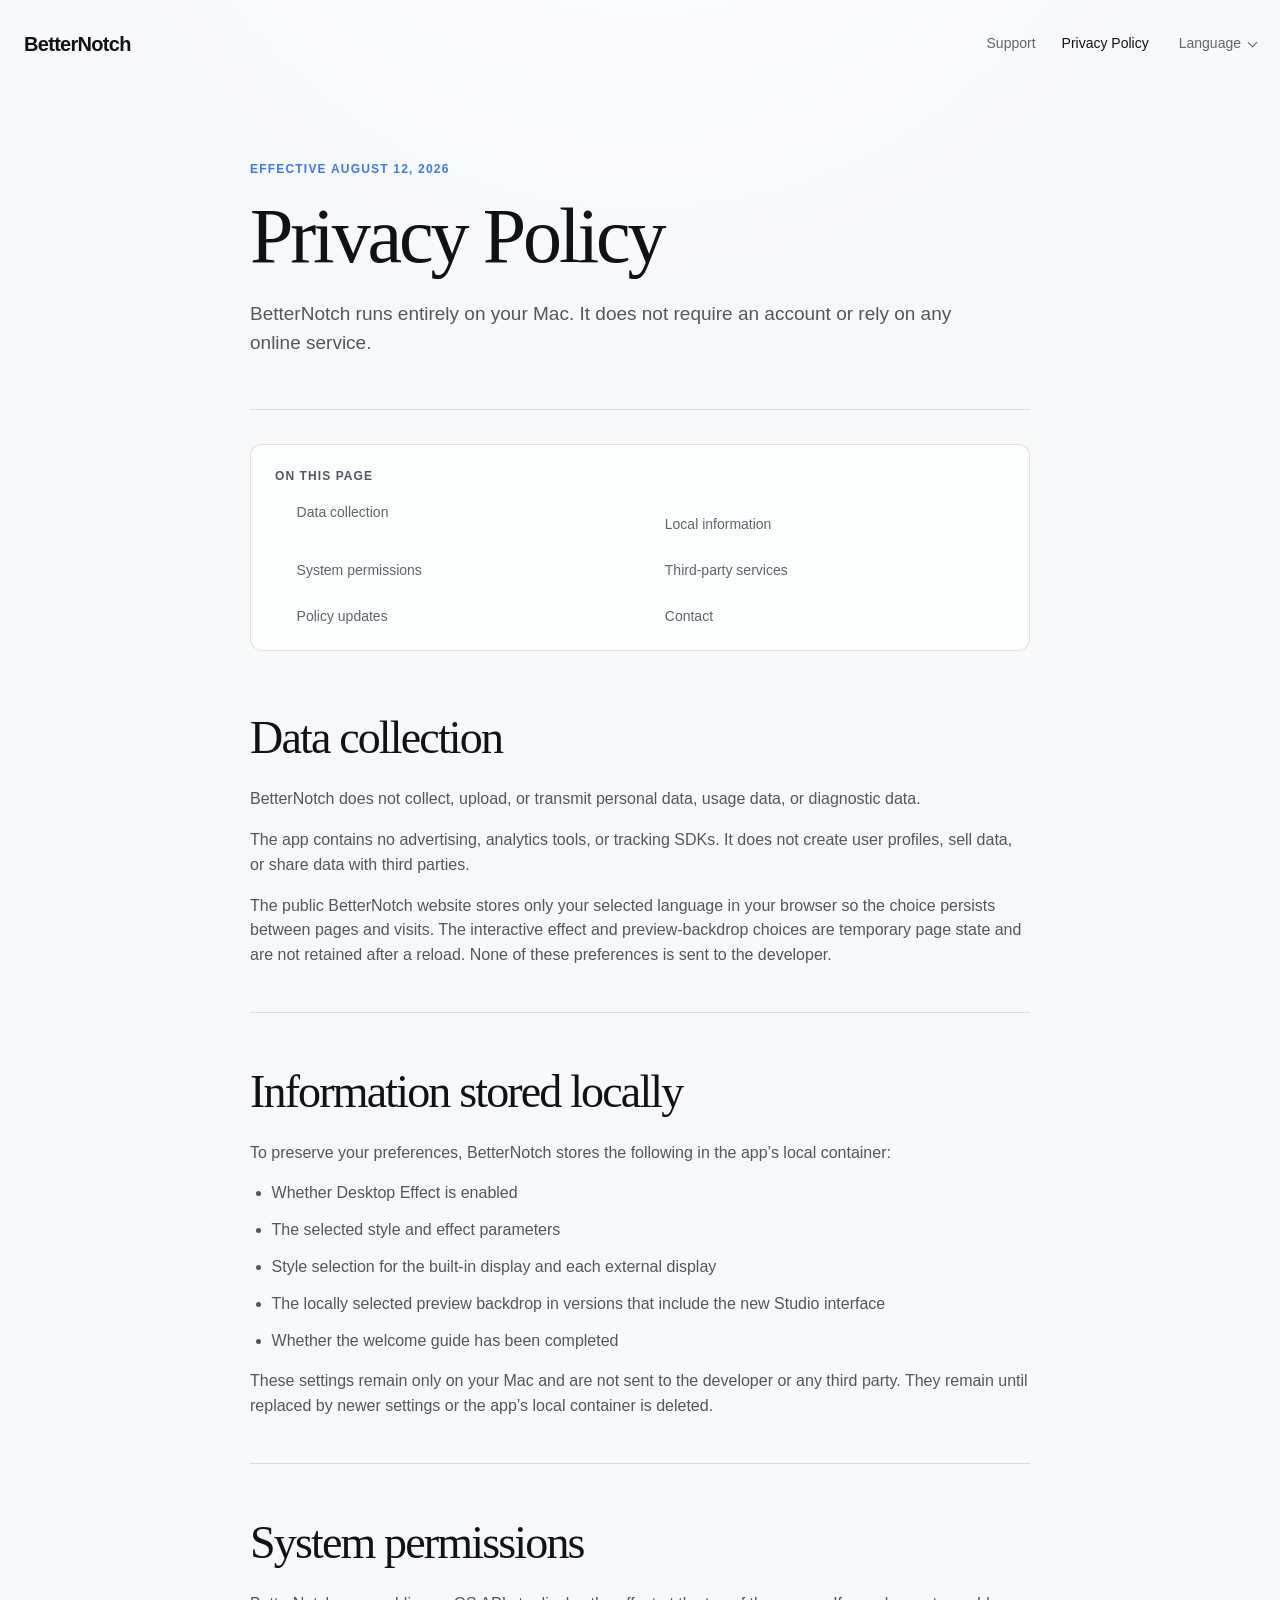
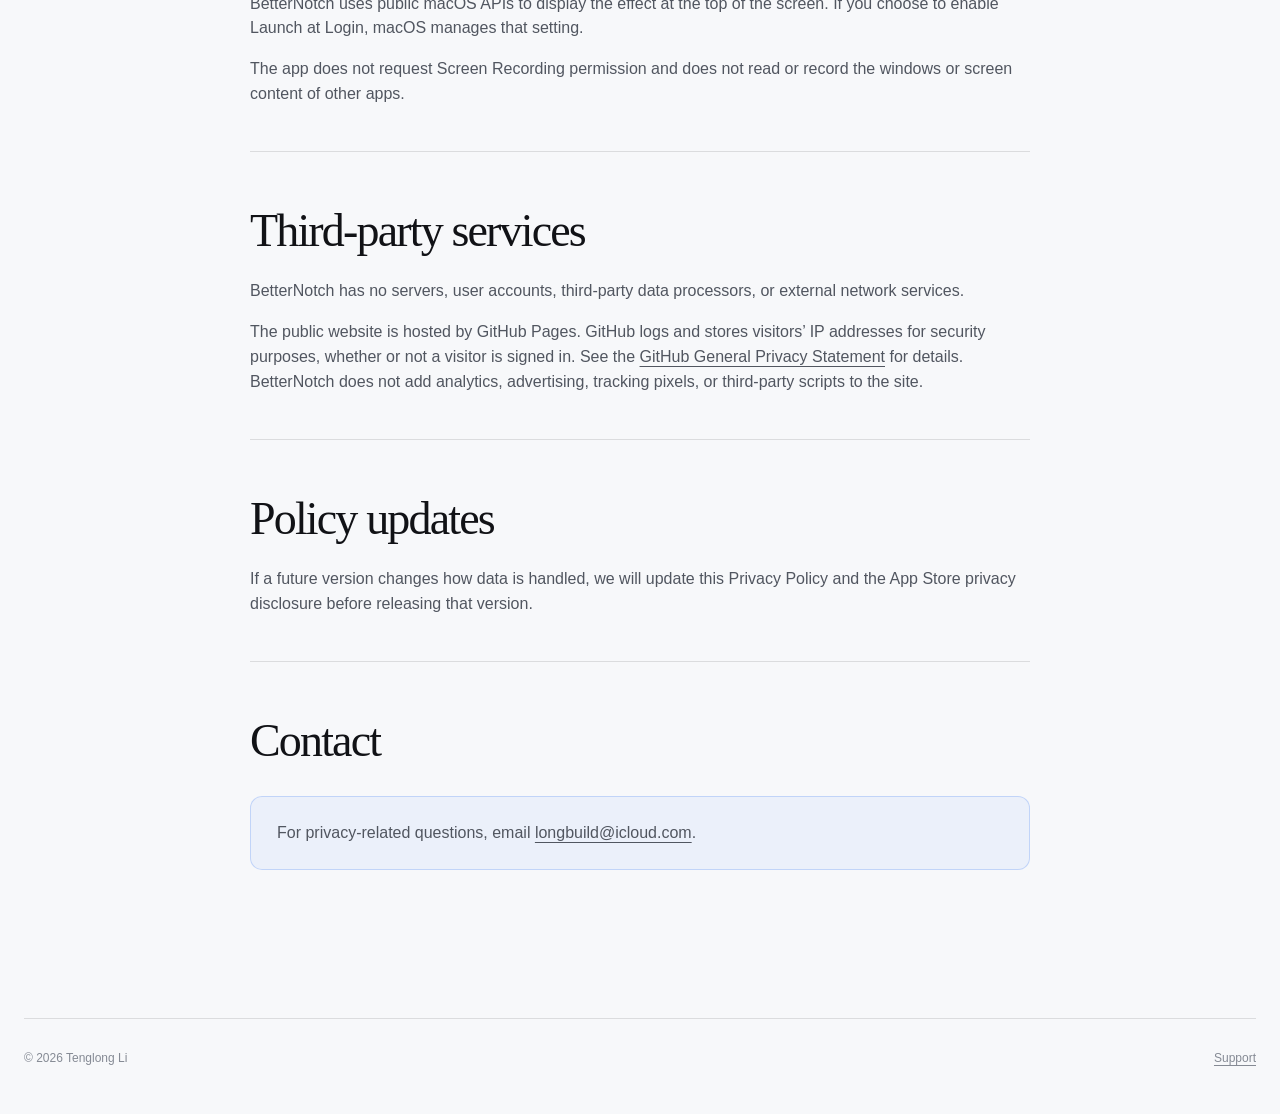
==== privacy/index.html @ 6e175b59 "feat: clarify release facts and document navigation" ====
<!DOCTYPE html>
<html class="no-js" lang="en" data-title-en="Privacy Policy — BetterNotch" data-title-zh="隐私政策 — BetterNotch">
  <head>
    <meta charset="utf-8">
    <script>document.documentElement.className="js"</script>
    <meta name="viewport" content="width=device-width, initial-scale=1">
    <meta name="description" content="The BetterNotch Privacy Policy explains local settings, system permissions, and data collection.">
    <meta name="theme-color" content="#f7f8fa">
    <meta property="og:type" content="website">
    <meta property="og:site_name" content="BetterNotch">
    <meta property="og:locale" content="en_US">
    <meta property="og:locale:alternate" content="zh_CN">
    <meta property="og:title" content="Privacy Policy — BetterNotch">
    <meta property="og:description" content="BetterNotch collects no data, requires no account, and does not request Screen Recording permission.">
    <meta property="og:url" content="https://tungloong.github.io/betternotch-site/privacy/">
    <meta property="og:image" content="https://tungloong.github.io/betternotch-site/assets/og-betternotch-1.0-en.png">
    <meta property="og:image:type" content="image/png">
    <meta property="og:image:width" content="1200">
    <meta property="og:image:height" content="630">
    <meta property="og:image:alt" content="BetterNotch 1.0 showing Original, Gradient, and Solid Black menu bar effects">
    <meta name="twitter:card" content="summary_large_image">
    <meta name="twitter:title" content="Privacy Policy — BetterNotch">
    <meta name="twitter:description" content="BetterNotch collects no data, requires no account, and does not request Screen Recording permission.">
    <meta name="twitter:image" content="https://tungloong.github.io/betternotch-site/assets/og-betternotch-1.0-en.png">
    <meta name="twitter:image:alt" content="BetterNotch 1.0 showing Original, Gradient, and Solid Black menu bar effects">
    <link rel="canonical" href="https://tungloong.github.io/betternotch-site/privacy/">
    <link rel="icon" href="../assets/betternotch-icon-128.png" type="image/png">
    <link rel="stylesheet" href="../assets/styles.css?v=20260812-5">
    <script src="../assets/language.js?v=20260812-2" defer></script>
    <title>Privacy Policy — BetterNotch</title>
  </head>
  <body>
    <a class="skip-link" href="#main" data-en="Skip to main content" data-zh="跳到主要内容">Skip to main content</a>
    <header class="site-header">
      <a class="wordmark" href="../" aria-label="BetterNotch home" data-aria-en="BetterNotch home" data-aria-zh="BetterNotch 首页">BetterNotch</a>
      <div class="header-actions">
        <nav class="site-nav" aria-label="Main navigation" data-aria-en="Main navigation" data-aria-zh="主要导航">
          <a href="../support/" data-en="Support" data-zh="使用支持">Support</a>
          <a href="./" aria-current="page" data-en="Privacy Policy" data-zh="隐私政策">Privacy Policy</a>
        </nav>
        <details class="language-menu" data-language-menu>
          <summary><span data-en="Language" data-zh="语言">Language</span> <span class="language-chevron" aria-hidden="true"></span></summary>
          <div class="language-options" role="group" aria-label="Language / 语言">
            <button type="button" data-locale-button="en" aria-pressed="true" disabled>English</button>
            <button type="button" data-locale-button="zh-Hans" aria-pressed="false" disabled>中文</button>
          </div>
        </details>
      </div>
    </header>
    <aside class="no-js-notice" aria-label="JavaScript status" hidden>
      <p lang="en"><strong>JavaScript is off.</strong> The English content and every download, Support, and Privacy link remain available. Enable JavaScript only for language switching and the interactive effect preview.</p>
      <p lang="zh-Hans"><strong>JavaScript 已关闭。</strong>英文内容、下载、支持与隐私链接仍可使用；仅语言切换和交互式效果预览需要 JavaScript。</p>
    </aside>
    <main id="main" class="document">
      <article aria-labelledby="privacy-title">
        <header class="document-header">
          <p class="eyebrow" data-en="Effective August 12, 2026" data-zh="生效日期 · 2026 年 8 月 12 日">Effective August 12, 2026</p>
          <h1 id="privacy-title" data-en="Privacy Policy" data-zh="隐私政策">Privacy Policy</h1>
          <p class="lede" data-en="BetterNotch runs entirely on your Mac. It does not require an account or rely on any online service." data-zh="BetterNotch 完全在你的 Mac 本机运行，不需要账户，也不依赖任何在线服务。">BetterNotch runs entirely on your Mac. It does not require an account or rely on any online service.</p>
        </header>

        <nav class="document-nav" aria-label="On this page" data-aria-en="On this page" data-aria-zh="本页目录">
          <p data-en="On this page" data-zh="本页目录">On this page</p>
          <ul>
            <li><a href="#collection" data-en="Data collection" data-zh="数据收集">Data collection</a></li>
            <li><a href="#local-data" data-en="Local information" data-zh="本地信息">Local information</a></li>
            <li><a href="#permissions" data-en="System permissions" data-zh="系统权限">System permissions</a></li>
            <li><a href="#services" data-en="Third-party services" data-zh="第三方服务">Third-party services</a></li>
            <li><a href="#updates" data-en="Policy updates" data-zh="政策更新">Policy updates</a></li>
            <li><a href="#contact" data-en="Contact" data-zh="联系方式">Contact</a></li>
          </ul>
        </nav>

        <section class="document-section" aria-labelledby="collection">
          <h2 id="collection" data-en="Data collection" data-zh="数据收集">Data collection</h2>
          <p data-en="BetterNotch does not collect, upload, or transmit personal data, usage data, or diagnostic data." data-zh="BetterNotch 不收集、上传或传输个人数据、使用数据或诊断数据。">BetterNotch does not collect, upload, or transmit personal data, usage data, or diagnostic data.</p>
          <p data-en="The app contains no advertising, analytics tools, or tracking SDKs. It does not create user profiles, sell data, or share data with third parties." data-zh="App 不包含广告、分析工具或追踪 SDK，不会创建用户画像，也不会出售或向第三方共享数据。">The app contains no advertising, analytics tools, or tracking SDKs. It does not create user profiles, sell data, or share data with third parties.</p>
          <p data-en="The public BetterNotch website stores only your selected language in your browser so the choice persists between pages and visits. The interactive effect and preview-backdrop choices are temporary page state and are not retained after a reload. None of these preferences is sent to the developer." data-zh="BetterNotch 公开网站只会在浏览器本地保存你选择的语言，以便在页面与后续访问间保持该选择。交互式效果与预览底色属于临时页面状态，刷新后不会保留。这些偏好都不会发送给开发者。">The public BetterNotch website stores only your selected language in your browser so the choice persists between pages and visits. The interactive effect and preview-backdrop choices are temporary page state and are not retained after a reload. None of these preferences is sent to the developer.</p>
        </section>

        <section class="document-section" aria-labelledby="local-data">
          <h2 id="local-data" data-en="Information stored locally" data-zh="本地保存的信息">Information stored locally</h2>
          <p data-en="To preserve your preferences, BetterNotch stores the following in the app’s local container:" data-zh="为了保存你的设置，BetterNotch 会在 App 的本地容器中记录：">To preserve your preferences, BetterNotch stores the following in the app’s local container:</p>
          <ul>
            <li data-en="Whether Desktop Effect is enabled" data-zh="桌面效果的启用状态">Whether Desktop Effect is enabled</li>
            <li data-en="The selected style and effect parameters" data-zh="所选样式和效果参数">The selected style and effect parameters</li>
            <li data-en="Style selection for the built-in display and each external display" data-zh="内建显示器和每块外接显示器的样式选择">Style selection for the built-in display and each external display</li>
            <li data-en="The locally selected preview backdrop in versions that include the new Studio interface" data-zh="在包含新版 Studio 界面的版本中，本地选择的预览底色">The locally selected preview backdrop in versions that include the new Studio interface</li>
            <li data-en="Whether the welcome guide has been completed" data-zh="欢迎引导的完成状态">Whether the welcome guide has been completed</li>
          </ul>
          <p data-en="These settings remain only on your Mac and are not sent to the developer or any third party. They remain until replaced by newer settings or the app’s local container is deleted." data-zh="这些信息只保存在你的 Mac 上，不会发送给开发者或任何第三方。它们会一直保留，直到被新的设置覆盖或 App 的本地容器被删除。">These settings remain only on your Mac and are not sent to the developer or any third party. They remain until replaced by newer settings or the app’s local container is deleted.</p>
        </section>

        <section class="document-section" aria-labelledby="permissions">
          <h2 id="permissions" data-en="System permissions" data-zh="系统权限">System permissions</h2>
          <p data-en="BetterNotch uses public macOS APIs to display the effect at the top of the screen. If you choose to enable Launch at Login, macOS manages that setting." data-zh="BetterNotch 使用 macOS 提供的公开接口显示屏幕顶部效果，并可在你主动开启后由系统管理“登录时启动”。">BetterNotch uses public macOS APIs to display the effect at the top of the screen. If you choose to enable Launch at Login, macOS manages that setting.</p>
          <p data-en="The app does not request Screen Recording permission and does not read or record the windows or screen content of other apps." data-zh="App 不请求屏幕录制权限，不读取或记录其他 App 的窗口及屏幕内容。">The app does not request Screen Recording permission and does not read or record the windows or screen content of other apps.</p>
        </section>

        <section class="document-section" aria-labelledby="services">
          <h2 id="services" data-en="Third-party services" data-zh="第三方服务">Third-party services</h2>
          <p data-en="BetterNotch has no servers, user accounts, third-party data processors, or external network services." data-zh="BetterNotch 没有服务器、用户账户、第三方数据处理方或外部网络服务。">BetterNotch has no servers, user accounts, third-party data processors, or external network services.</p>
          <p><span data-en="The public website is hosted by GitHub Pages. GitHub logs and stores visitors’ IP addresses for security purposes, whether or not a visitor is signed in. See the " data-zh="公开网站由 GitHub Pages 托管。无论访客是否登录，GitHub 都会出于安全目的记录并保存访客 IP 地址。请参阅 ">The public website is hosted by GitHub Pages. GitHub logs and stores visitors’ IP addresses for security purposes, whether or not a visitor is signed in. See the </span><a href="https://docs.github.com/en/site-policy/privacy-policies/github-general-privacy-statement" data-en="GitHub General Privacy Statement" data-zh="GitHub 通用隐私声明">GitHub General Privacy Statement</a><span data-en=" for details. BetterNotch does not add analytics, advertising, tracking pixels, or third-party scripts to the site." data-zh="了解详情。BetterNotch 没有在网站中添加分析、广告、追踪像素或第三方脚本。"> for details. BetterNotch does not add analytics, advertising, tracking pixels, or third-party scripts to the site.</span></p>
        </section>

        <section class="document-section" aria-labelledby="updates">
          <h2 id="updates" data-en="Policy updates" data-zh="政策更新">Policy updates</h2>
          <p data-en="If a future version changes how data is handled, we will update this Privacy Policy and the App Store privacy disclosure before releasing that version." data-zh="如果未来版本的数据处理方式发生变化，我们会在发布该版本前更新本隐私政策和 App Store 隐私披露。">If a future version changes how data is handled, we will update this Privacy Policy and the App Store privacy disclosure before releasing that version.</p>
        </section>

        <section class="document-section" aria-labelledby="contact">
          <h2 id="contact" data-en="Contact" data-zh="联系方式">Contact</h2>
          <div class="contact-box">
            <p><span data-en="For privacy-related questions, email " data-zh="如有隐私相关问题，请发送邮件至 ">For privacy-related questions, email </span><a href="mailto:longbuild@icloud.com">longbuild@icloud.com</a><span data-en="." data-zh="。">.</span></p>
          </div>
        </section>
      </article>
    </main>
    <footer class="site-footer">
      <p>© 2026 Tenglong Li</p>
      <p><a href="../support/" data-en="Support" data-zh="使用支持">Support</a></p>
    </footer>
  </body>
</html>
---- assets/styles.css ----
:root {
  color-scheme: light;
  --page: #f7f8fa;
  --paper: #ffffff;
  --paper-soft: #f1f3f6;
  --ink: #111216;
  --muted: #60646e;
  --faint: #858a94;
  --line: rgba(17, 18, 22, 0.12);
  --line-strong: rgba(17, 18, 22, 0.22);
  --coral: #ff6b52;
  --violet: #bd5ee7;
  --blue: #3d78f2;
  --green: #35c76f;
  --dark: #15171c;
  --dark-raised: #1e2128;
  --max-width: 1240px;
  --content-width: 780px;
  --radius-lg: 28px;
  --radius-md: 18px;
  --radius-sm: 12px;
  --shadow-soft: 0 1px 2px rgba(15, 18, 26, 0.04), 0 18px 48px rgba(15, 18, 26, 0.08);
  --shadow-lift: 0 2px 4px rgba(15, 18, 26, 0.06), 0 30px 80px rgba(15, 18, 26, 0.14);
  --display: "Iowan Old Style", "New York", ui-serif, Georgia, "Songti SC", serif;
  --sans: -apple-system, BlinkMacSystemFont, "SF Pro Text", "Helvetica Neue", "PingFang SC", "Microsoft YaHei", sans-serif;
}

* {
  box-sizing: border-box;
}

html {
  background: var(--page);
  scroll-behavior: smooth;
  scroll-padding-top: 72px;
}

body {
  min-height: 100vh;
  margin: 0;
  overflow-x: hidden;
  color: var(--ink);
  background:
    radial-gradient(70% 36% at 50% -14%, rgba(255, 255, 255, 0.95), transparent 70%),
    var(--page);
  font-family: var(--sans);
  font-size: 16px;
  line-height: 1.55;
  text-rendering: optimizeLegibility;
  -webkit-font-smoothing: antialiased;
}

button,
summary {
  font: inherit;
}

img {
  max-width: 100%;
  height: auto;
}

a {
  color: inherit;
  text-underline-offset: 0.22em;
}

a:focus-visible,
button:focus-visible,
summary:focus-visible {
  outline: 3px solid rgba(61, 120, 242, 0.68);
  outline-offset: 4px;
}

.sr-only {
  position: absolute;
  width: 1px;
  height: 1px;
  padding: 0;
  margin: -1px;
  overflow: hidden;
  clip: rect(0, 0, 0, 0);
  white-space: nowrap;
  border: 0;
}

.skip-link {
  position: fixed;
  z-index: 200;
  top: -100px;
  left: 12px;
  padding: 9px 13px;
  border-radius: 9px;
  background: var(--ink);
  color: #fff;
  text-decoration: none;
}

.skip-link:focus {
  top: 12px;
}

.no-js-only {
  display: none;
}

.no-js .js-only,
.no-js .language-menu,
.no-js .notch-control,
.no-js .backdrop-picker,
.no-js .effect-tabs {
  display: none;
}

.no-js .no-js-only {
  display: block;
}

.no-js-notice {
  display: none;
  border-radius: var(--radius-sm);
}

.no-js .no-js-notice {
  display: block !important;
  width: min(calc(100% - 48px), var(--max-width));
  margin: 28px auto 0;
  padding: 18px 20px;
  border: 1px solid var(--line-strong);
  background: var(--paper);
  box-shadow: var(--shadow-soft);
}

.no-js-notice p {
  margin: 0;
  color: var(--muted);
  font-size: 14px;
}

.no-js-notice p + p {
  margin-top: 8px;
  padding-top: 8px;
  border-top: 1px solid var(--line);
}

.no-js-notice strong {
  color: var(--ink);
}

.static-preview-copy {
  max-width: 630px;
  margin: 18px auto 0;
}

.static-preview-copy p {
  margin: 0;
  color: var(--muted);
  font-size: 17px;
}

.static-preview-copy p + p {
  margin-top: 8px;
  font-size: 15px;
}

.no-js .effect-studio {
  padding-top: 88px;
}

.no-js .studio-shell {
  box-shadow: var(--shadow-soft);
}

.no-js .effect-readout {
  min-height: 0;
}

/* The page notch is a real control: clicking it advances the effect reel. */
.notch-control {
  position: fixed;
  z-index: 120;
  top: 0;
  left: 50%;
  width: 230px;
  height: 40px;
  padding: 0;
  border: 0;
  background: transparent;
  cursor: pointer;
  transform: translateX(-50%);
  -webkit-tap-highlight-color: transparent;
}

.notch-control__shape {
  position: absolute;
  top: 0;
  left: 50%;
  width: 154px;
  height: 30px;
  border: 1px solid rgba(255, 255, 255, 0.09);
  border-top: 0;
  border-radius: 0 0 18px 18px;
  background: #050506;
  box-shadow: 0 9px 24px rgba(15, 18, 26, 0.2);
  transform: translateX(-50%);
  transition: width 280ms ease, box-shadow 280ms ease;
}

.notch-control__wings {
  position: absolute;
  top: 0;
  left: 50%;
  width: min(680px, 78vw);
  height: 30px;
  opacity: 0;
  transform: translateX(-50%);
  transition: opacity 280ms ease, width 280ms ease, background 280ms ease;
}

body[data-effect="gradient"] .notch-control__wings {
  opacity: 1;
  background: linear-gradient(90deg, transparent 0%, rgba(5, 5, 6, 0.08) 15%, rgba(5, 5, 6, 0.7) 38%, #050506 46%, #050506 54%, rgba(5, 5, 6, 0.7) 62%, rgba(5, 5, 6, 0.08) 85%, transparent 100%);
}

body[data-effect="liquid-glass"] .notch-control__wings {
  opacity: 1;
  background: linear-gradient(90deg, transparent 0%, rgba(15, 18, 28, 0.12) 16%, rgba(4, 5, 8, 0.82) 39%, #050506 47%, #050506 53%, rgba(4, 5, 8, 0.82) 61%, rgba(15, 18, 28, 0.12) 84%, transparent 100%);
  box-shadow: inset 0 -1px rgba(255, 255, 255, 0.42), 0 8px 22px rgba(71, 91, 158, 0.16);
  backdrop-filter: blur(12px) saturate(1.3);
}

body[data-effect="solid-black"] .notch-control__wings {
  width: 100vw;
  opacity: 1;
  background: #050506;
}

.notch-control:hover .notch-control__shape,
.notch-control:focus-visible .notch-control__shape {
  width: 166px;
  box-shadow: 0 10px 30px rgba(15, 18, 26, 0.32);
}

.site-header,
.hero,
.effect-studio,
.capture-proof,
.studio-story,
.proof-points,
.resource-rail,
.download-rail,
.site-footer {
  width: min(calc(100% - 48px), var(--max-width));
  margin-inline: auto;
}

/* Header */
.site-header {
  position: relative;
  z-index: 50;
  display: flex;
  align-items: center;
  justify-content: space-between;
  gap: 28px;
  min-height: 78px;
  padding: 22px 0 12px;
}

.brand,
.wordmark {
  text-decoration: none;
}

.brand {
  display: inline-flex;
  align-items: center;
  gap: 11px;
}

.brand picture {
  display: block;
  width: 34px;
  height: 34px;
}

.brand-icon {
  width: 34px;
  height: 34px;
  border-radius: 9px;
  box-shadow: 0 5px 16px rgba(15, 18, 26, 0.18);
}

.wordmark {
  font-size: 20px;
  font-weight: 650;
  letter-spacing: -0.035em;
}

.header-actions {
  display: flex;
  align-items: center;
  gap: 30px;
  white-space: nowrap;
}

.site-nav {
  display: flex;
  align-items: center;
  gap: 26px;
  font-size: 14px;
}

.site-nav a {
  color: var(--muted);
  text-decoration: none;
  transition: color 160ms ease;
}

.site-nav a:hover,
.site-nav a[aria-current="page"] {
  color: var(--ink);
}

/* Language menu */
.language-menu {
  position: relative;
  z-index: 140;
  color: var(--muted);
  font-size: 14px;
}

.language-menu summary {
  display: flex;
  align-items: center;
  gap: 8px;
  padding: 4px 0;
  list-style: none;
  cursor: pointer;
}

.language-menu summary::-webkit-details-marker {
  display: none;
}

.language-menu summary:hover,
.language-menu[open] summary {
  color: var(--ink);
}

.language-chevron {
  width: 7px;
  height: 7px;
  margin-top: -3px;
  border-right: 1px solid currentColor;
  border-bottom: 1px solid currentColor;
  transform: rotate(45deg);
  transition: transform 160ms ease;
}

.language-menu[open] .language-chevron {
  margin-top: 3px;
  transform: rotate(225deg);
}

.language-options {
  position: absolute;
  top: calc(100% + 10px);
  right: 0;
  display: grid;
  min-width: 132px;
  padding: 6px;
  border: 1px solid var(--line);
  border-radius: 12px;
  background: rgba(255, 255, 255, 0.94);
  box-shadow: var(--shadow-soft);
  backdrop-filter: blur(18px);
}

.language-options button {
  display: flex;
  align-items: center;
  justify-content: space-between;
  min-height: 38px;
  padding: 7px 9px;
  border: 0;
  border-radius: 7px;
  background: transparent;
  color: var(--muted);
  text-align: left;
  cursor: pointer;
}

.language-options button:hover,
.language-options button:focus-visible {
  background: var(--paper-soft);
  color: var(--ink);
  outline: none;
}

.language-options button[aria-pressed="true"] {
  color: var(--blue);
}

.language-options button[aria-pressed="true"]::after {
  content: "✓";
  font-size: 11px;
}

/* Type */
h1,
h2,
h3,
p {
  text-wrap: pretty;
}

h1,
h2,
h3 {
  margin-top: 0;
  letter-spacing: -0.04em;
}

h1,
.section-heading h2,
.studio-story h2,
.document h1,
.document h2 {
  font-family: var(--display);
  font-weight: 500;
}

.hero {
  display: grid;
  grid-template-columns: minmax(0, 1.15fr) minmax(390px, 0.85fr);
  align-items: center;
  gap: clamp(46px, 4.5vw, 68px);
  min-height: min(780px, calc(100svh - 78px));
  padding: clamp(72px, 9vw, 124px) 0 clamp(86px, 10vw, 132px);
}

.hero h1 {
  max-width: 790px;
  margin-bottom: 30px;
  font-size: clamp(54px, 5.7vw, 78px);
  line-height: 0.98;
}

.lede {
  max-width: 680px;
  margin: 0;
  color: var(--muted);
  font-size: clamp(18px, 1.6vw, 21px);
  line-height: 1.55;
}

.hero-cta {
  display: flex;
  align-items: center;
  gap: 12px;
  margin-top: 38px;
  flex-wrap: wrap;
}

.button {
  display: inline-flex;
  align-items: center;
  justify-content: center;
  gap: 11px;
  min-height: 48px;
  padding: 12px 20px;
  border: 1px solid transparent;
  border-radius: 12px;
  font-size: 14px;
  font-weight: 620;
  text-decoration: none;
  transition: transform 180ms ease, background 180ms ease, border-color 180ms ease, box-shadow 180ms ease;
}

.button:hover {
  transform: translateY(-2px);
}

.button:active {
  transform: translateY(0) scale(0.98);
}

.button-primary {
  background: var(--ink);
  color: #fff;
  box-shadow: 0 10px 24px rgba(17, 18, 22, 0.16);
}

.button-primary:hover {
  background: #25272d;
  color: #fff;
}

.button-secondary {
  border-color: var(--line);
  background: rgba(255, 255, 255, 0.72);
  color: var(--ink);
}

.button-secondary:hover {
  border-color: var(--line-strong);
  background: #fff;
}

.sysreq {
  margin-left: 4px;
  color: var(--faint);
  font-size: 13px;
}

.hero-capture {
  position: relative;
  display: grid;
  align-content: center;
  min-height: 410px;
  margin: 0;
  padding: 48px 34px;
  border: 1px solid rgba(17, 18, 22, 0.08);
  border-radius: var(--radius-lg);
  background:
    radial-gradient(circle at 18% 20%, rgba(255, 107, 82, 0.2), transparent 38%),
    radial-gradient(circle at 82% 78%, rgba(61, 120, 242, 0.2), transparent 42%),
    linear-gradient(135deg, #f4edf3, #eef2fb);
  box-shadow: var(--shadow-soft);
}

.hero-capture::before,
.hero-capture::after {
  content: "";
  position: absolute;
  width: 44px;
  height: 44px;
  border-color: rgba(17, 18, 22, 0.18);
  pointer-events: none;
}

.hero-capture::before {
  top: 18px;
  left: 18px;
  border-top: 1px solid;
  border-left: 1px solid;
}

.hero-capture::after {
  right: 18px;
  bottom: 18px;
  border-right: 1px solid;
  border-bottom: 1px solid;
}

.hero-capture__frame {
  overflow: hidden;
  border: 1px solid rgba(255, 255, 255, 0.5);
  border-radius: 14px;
  background: #050506;
  box-shadow: 0 22px 50px rgba(17, 18, 22, 0.24);
}

.hero-capture__frame picture,
.hero-capture__frame img {
  display: block;
  width: 100%;
}

.hero-capture figcaption {
  display: flex;
  align-items: center;
  gap: 8px;
  margin-top: 15px;
  color: #4f5360;
  font-size: 12px;
}

.capture-dot {
  width: 7px;
  height: 7px;
  border-radius: 50%;
  background: linear-gradient(135deg, var(--coral), var(--violet) 52%, var(--blue));
  box-shadow: 0 0 0 4px rgba(189, 94, 231, 0.1);
}

/* Shared section headings */
.section-heading {
  display: grid;
  grid-template-columns: minmax(0, 0.95fr) minmax(280px, 0.75fr);
  align-items: end;
  gap: 64px;
  margin-bottom: 42px;
}

.section-heading-centered {
  display: block;
  max-width: 780px;
  margin-inline: auto;
  text-align: center;
}

.section-heading h2 {
  margin-bottom: 0;
  font-size: clamp(42px, 5.2vw, 68px);
  line-height: 1.02;
}

.section-heading p {
  margin: 0;
  color: var(--muted);
  font-size: 17px;
}

.section-heading-centered p {
  max-width: 630px;
  margin: 18px auto 0;
}

.release-kicker {
  display: inline-block;
  margin-bottom: 18px;
  color: var(--blue);
  font-size: 11px;
  font-weight: 700;
  letter-spacing: 0.12em;
  text-transform: uppercase;
}

/* Interactive effect studio */
.effect-studio {
  padding: 108px 0 116px;
}

.studio-shell {
  overflow: hidden;
  border: 1px solid var(--line);
  border-radius: var(--radius-lg);
  background: rgba(255, 255, 255, 0.84);
  box-shadow: var(--shadow-lift);
}

.effect-stage {
  padding: 18px 18px 0;
}

.effect-stage__toolbar {
  display: flex;
  align-items: center;
  justify-content: space-between;
  gap: 18px;
  min-height: 42px;
  padding: 0 4px 12px;
  color: var(--faint);
  font-size: 12px;
  font-weight: 620;
  letter-spacing: 0.04em;
  text-transform: uppercase;
}

.backdrop-picker {
  display: flex;
  gap: 7px;
}

.backdrop-swatch {
  width: 30px;
  height: 19px;
  padding: 0;
  border: 1px solid rgba(17, 18, 22, 0.18);
  border-radius: 6px;
  box-shadow: inset 0 0 0 1px rgba(255, 255, 255, 0.28);
  cursor: pointer;
  transition: transform 160ms ease, box-shadow 160ms ease;
}

.backdrop-swatch:disabled,
.effect-tabs button:disabled,
.notch-control:disabled,
.language-options button:disabled {
  cursor: default;
}

.backdrop-swatch:hover {
  transform: translateY(-1px);
}

.backdrop-swatch[aria-pressed="true"] {
  box-shadow: 0 0 0 2px var(--paper), 0 0 0 4px var(--blue);
}

.backdrop-swatch-warm {
  background: linear-gradient(100deg, #ef9f5e, #e37b86 36%, #9c71c6 64%, #4c79e6);
}

.backdrop-swatch-midnight {
  background: radial-gradient(circle at 28% 0%, #3c4e7a, #1e2742 48%, #0a0e1c);
}

.backdrop-swatch-mist {
  background: linear-gradient(135deg, #fff0ce, #e8f0f7 48%, #b8ebd6);
}

.effect-canvas {
  position: relative;
  min-height: 350px;
  overflow: hidden;
  border: 1px solid rgba(255, 255, 255, 0.38);
  border-radius: 20px;
  background: #10131c;
  isolation: isolate;
}

.effect-canvas__wallpaper {
  position: absolute;
  inset: 0;
  background: linear-gradient(100deg, #ef9f5e, #e37b86 36%, #9c71c6 64%, #4c79e6);
  transition: background 320ms ease, filter 320ms ease;
}

body[data-backdrop="midnight"] .effect-canvas__wallpaper {
  background: radial-gradient(ellipse at 28% -20%, #3c4e7a 0%, #1e2742 46%, #0a0e1c 100%);
}

body[data-backdrop="mist"] .effect-canvas__wallpaper {
  background:
    radial-gradient(circle at 18% 24%, rgba(255, 217, 168, 0.94), transparent 36%),
    radial-gradient(circle at 74% 8%, rgba(183, 235, 214, 0.94), transparent 34%),
    linear-gradient(180deg, #f4f7fb, #e8eef6);
}

.effect-canvas__bar,
.effect-canvas__rim {
  position: absolute;
  z-index: 2;
  top: 0;
  left: 0;
  width: 100%;
  height: 66px;
  transition: background 280ms ease, opacity 280ms ease, box-shadow 280ms ease;
}

.effect-canvas__notch {
  position: absolute;
  z-index: 4;
  top: 0;
  left: 50%;
  width: clamp(130px, 20%, 236px);
  height: 66px;
  border-radius: 0 0 22px 22px;
  background: #020203;
  transform: translateX(-50%);
  transition: width 280ms ease, border-radius 280ms ease, box-shadow 280ms ease;
}

.effect-canvas__rim {
  z-index: 3;
  top: 62px;
  height: 4px;
  opacity: 0;
}

body[data-effect="original"] .effect-canvas__bar {
  background: transparent;
}

body[data-effect="gradient"] .effect-canvas__bar {
  background: linear-gradient(90deg, transparent 0%, rgba(0, 0, 0, 0.1) 14%, rgba(0, 0, 0, 0.58) 29%, #020203 43%, #020203 57%, rgba(0, 0, 0, 0.58) 71%, rgba(0, 0, 0, 0.1) 86%, transparent 100%);
}

body[data-effect="liquid-glass"] .effect-canvas__bar {
  background: linear-gradient(90deg, rgba(255, 255, 255, 0.14) 0%, rgba(12, 13, 18, 0.44) 20%, rgba(0, 0, 0, 0.9) 42%, #020203 47%, #020203 53%, rgba(0, 0, 0, 0.9) 58%, rgba(12, 13, 18, 0.44) 80%, rgba(255, 255, 255, 0.14) 100%);
  box-shadow: inset 0 -1px rgba(255, 255, 255, 0.3);
  backdrop-filter: blur(18px) saturate(1.35);
}

body[data-effect="liquid-glass"] .effect-canvas__rim {
  opacity: 1;
  background: linear-gradient(90deg, transparent 4%, rgba(255, 255, 255, 0.16) 24%, rgba(255, 255, 255, 0.74) 45%, rgba(255, 255, 255, 0.74) 55%, rgba(255, 255, 255, 0.16) 76%, transparent 96%);
  filter: blur(0.4px);
}

body[data-effect="solid-black"] .effect-canvas__bar {
  background: #020203;
}

body[data-effect="solid-black"] .effect-canvas__notch,
body[data-effect="gradient"] .effect-canvas__notch,
body[data-effect="liquid-glass"] .effect-canvas__notch {
  border-radius: 0;
  box-shadow: 0 0 0 1px #020203;
}

.effect-readout {
  display: grid;
  grid-template-columns: 86px 1fr;
  gap: 22px;
  min-height: 120px;
  padding: 25px 8px 22px;
}

.effect-readout__index {
  color: var(--blue);
  font-size: 13px;
  font-variant-numeric: tabular-nums;
  letter-spacing: 0.08em;
}

.effect-readout h3 {
  margin-bottom: 6px;
  font-size: 26px;
  font-weight: 650;
}

.effect-readout p {
  max-width: 660px;
  margin: 0;
  color: var(--muted);
}

.effect-tabs {
  display: grid;
  grid-template-columns: repeat(4, minmax(0, 1fr));
  border-top: 1px solid var(--line);
  background: rgba(244, 246, 249, 0.72);
}

.effect-tabs button {
  position: relative;
  min-height: 94px;
  padding: 18px 20px;
  border: 0;
  border-right: 1px solid var(--line);
  background: transparent;
  color: var(--muted);
  text-align: left;
  cursor: pointer;
  transition: background 180ms ease, color 180ms ease;
}

.effect-tabs button:last-child {
  border-right: 0;
}

.effect-tabs button::before {
  content: "";
  position: absolute;
  top: 0;
  left: 20px;
  right: 20px;
  height: 2px;
  opacity: 0;
  background: linear-gradient(90deg, var(--coral), var(--violet), var(--blue));
  transition: opacity 180ms ease;
}

.effect-tabs button:hover {
  background: rgba(255, 255, 255, 0.72);
  color: var(--ink);
}

.effect-tabs button[aria-selected="true"] {
  background: var(--paper);
  color: var(--ink);
}

.effect-tabs button[aria-selected="true"]::before {
  opacity: 1;
}

.effect-tabs span,
.effect-tabs small {
  display: block;
}

.effect-tabs span {
  font-size: 15px;
  font-weight: 640;
}

.effect-tabs small {
  margin-top: 6px;
  color: var(--muted);
  font-size: 11px;
  letter-spacing: 0.02em;
}

/* Real capture proof */
.capture-proof {
  padding: 70px 0 132px;
}

.capture-rail {
  display: grid;
  grid-template-columns: 0.88fr 1.24fr 0.88fr;
  align-items: center;
  gap: 18px;
}

.capture-rail figure {
  margin: 0;
}

.capture-rail picture,
.capture-rail img {
  display: block;
  width: 100%;
}

.capture-rail img {
  border: 1px solid var(--line-strong);
  border-radius: 12px;
  background: #020203;
  box-shadow: var(--shadow-soft);
}

.capture-rail__featured img {
  box-shadow: 0 1px 2px rgba(15, 18, 26, 0.05), 0 24px 58px rgba(15, 18, 26, 0.18);
}

.capture-rail figcaption {
  display: flex;
  justify-content: space-between;
  gap: 14px;
  margin-top: 13px;
  color: var(--ink);
  font-size: 13px;
}

.capture-rail figcaption small {
  color: var(--faint);
}

/* Studio story */
.studio-story {
  display: grid;
  grid-template-columns: minmax(0, 0.8fr) minmax(420px, 1.2fr);
  gap: clamp(54px, 8vw, 110px);
  padding: clamp(68px, 8vw, 104px);
  border-radius: var(--radius-lg);
  background:
    radial-gradient(circle at 100% 0%, rgba(61, 120, 242, 0.14), transparent 36%),
    radial-gradient(circle at 0% 100%, rgba(255, 107, 82, 0.11), transparent 34%),
    var(--dark);
  color: #f8f9fb;
  box-shadow: var(--shadow-lift);
}

.studio-story h2 {
  margin-bottom: 24px;
  font-size: clamp(40px, 5vw, 64px);
  line-height: 1.02;
}

.studio-story__copy p {
  margin: 0;
  color: #afb4c0;
  font-size: 18px;
  line-height: 1.65;
}

.style-ledger {
  margin: 0;
  padding: 0;
  border-top: 1px solid rgba(255, 255, 255, 0.15);
  list-style: none;
}

.style-ledger > li {
  display: grid;
  grid-template-columns: 42px 150px 1fr;
  align-items: baseline;
  gap: 18px;
  padding: 20px 0;
  border-bottom: 1px solid rgba(255, 255, 255, 0.15);
}

.style-ledger span {
  color: #717887;
  font-size: 11px;
  letter-spacing: 0.08em;
}

.style-ledger strong {
  font-size: 15px;
  font-weight: 620;
}

.style-ledger small {
  color: #9da3b0;
  font-size: 13px;
}

/* Proof points and resources */
.proof-points {
  display: grid;
  grid-template-columns: repeat(3, minmax(0, 1fr));
  margin-top: 116px;
  border-top: 1px solid var(--line);
  border-bottom: 1px solid var(--line);
}

.proof-points article {
  min-height: 250px;
  padding: 40px 36px;
  border-right: 1px solid var(--line);
}

.proof-points article:last-child {
  border-right: 0;
}

.proof-points article > span {
  color: var(--blue);
  font-size: 12px;
  letter-spacing: 0.08em;
}

.proof-points article:nth-child(1) > span {
  color: var(--coral);
}

.proof-points article:nth-child(2) > span {
  color: var(--violet);
}

.proof-points h3 {
  margin: 56px 0 12px;
  font-size: 24px;
  font-weight: 630;
}

.proof-points p {
  margin: 0;
  color: var(--muted);
}

.resource-rail {
  display: grid;
  grid-template-columns: repeat(2, minmax(0, 1fr));
  margin-top: 82px;
  margin-bottom: 56px;
  border: 1px solid var(--line);
  border-radius: var(--radius-md);
  background: rgba(255, 255, 255, 0.55);
}

.resource-rail > a {
  display: grid;
  grid-template-columns: 64px 1fr 20px;
  align-items: center;
  gap: 22px;
  min-height: 138px;
  padding: 28px 32px;
  text-decoration: none;
  transition: background 180ms ease;
}

.resource-rail > a:first-child {
  border-right: 1px solid var(--line);
}

.resource-rail > a:hover {
  background: var(--paper);
}

.resource-arrow {
  display: grid;
  place-items: center;
  width: 54px;
  height: 54px;
  color: var(--coral);
}

.resource-arrow-blue {
  color: var(--blue);
}

.resource-arrow svg {
  width: 34px;
}

.resource-rail strong,
.resource-rail small {
  display: block;
}

.resource-rail strong {
  font-size: 25px;
  font-weight: 630;
  letter-spacing: -0.035em;
}

.resource-rail small {
  margin-top: 6px;
  color: var(--muted);
  font-size: 14px;
}

.resource-chevron {
  width: 18px;
  color: var(--faint);
  transition: transform 180ms ease, color 180ms ease;
}

.resource-rail > a:hover .resource-chevron {
  color: var(--ink);
  transform: translateX(4px);
}

.download-rail {
  display: grid;
  grid-template-columns: minmax(0, 1fr) auto;
  align-items: center;
  gap: 48px;
  margin-bottom: 112px;
  padding: 44px 48px;
  border: 1px solid var(--line);
  border-radius: var(--radius-md);
  background:
    radial-gradient(circle at 86% 0%, rgba(61, 120, 242, 0.12), transparent 38%),
    radial-gradient(circle at 4% 100%, rgba(255, 107, 82, 0.1), transparent 36%),
    var(--paper);
  box-shadow: var(--shadow-soft);
}

.download-rail .release-kicker {
  margin-bottom: 12px;
}

.download-rail h2 {
  max-width: 760px;
  margin-bottom: 10px;
  font-family: var(--display);
  font-size: clamp(34px, 4vw, 52px);
  font-weight: 500;
  line-height: 1.06;
}

.download-rail p {
  max-width: 690px;
  margin: 0;
  color: var(--muted);
}

.download-rail .button {
  min-width: 220px;
}

/* Support and Privacy */
.document {
  width: min(calc(100% - 48px), var(--content-width));
  margin-inline: auto;
  padding: 82px 0 120px;
}

.document-header {
  padding-bottom: 52px;
  border-bottom: 1px solid var(--line);
}

.document .eyebrow {
  margin: 0 0 18px;
  color: var(--blue);
  font-size: 12px;
  font-weight: 650;
  letter-spacing: 0.1em;
  text-transform: uppercase;
}

.document h1 {
  margin-bottom: 24px;
  font-size: clamp(50px, 7vw, 78px);
  line-height: 1;
}

.document .lede {
  max-width: 720px;
  font-size: 19px;
}

.document-nav {
  margin: 34px 0 8px;
  padding: 22px 24px;
  border: 1px solid var(--line);
  border-radius: var(--radius-sm);
  background: rgba(255, 255, 255, 0.64);
}

.document-nav p {
  margin: 0 0 14px;
  color: var(--ink);
  font-size: 12px;
  font-weight: 680;
  letter-spacing: 0.09em;
  text-transform: uppercase;
}

.document-nav ul {
  display: grid;
  grid-template-columns: repeat(2, minmax(0, 1fr));
  gap: 9px 28px;
  margin: 0;
  padding: 0;
  list-style: none;
}

.document-nav li + li {
  margin-top: 0;
}

.document-nav a {
  color: var(--muted);
  font-size: 14px;
  text-decoration-color: transparent;
  transition: color 160ms ease, text-decoration-color 160ms ease;
}

.document-nav a:hover {
  color: var(--ink);
  text-decoration-color: currentColor;
}

.document-section {
  padding: 54px 0 28px;
  border-bottom: 1px solid var(--line);
}

.document-section:last-child {
  border-bottom: 0;
}

.document-release {
  display: grid;
  grid-template-columns: minmax(0, 1fr) auto;
  align-items: center;
  gap: 32px;
  margin: 42px 0 8px;
  padding: 28px;
  border: 1px solid var(--line);
  border-radius: var(--radius-md);
  background:
    radial-gradient(circle at 100% 0%, rgba(61, 120, 242, 0.1), transparent 44%),
    var(--paper);
  box-shadow: var(--shadow-soft);
}

.document-release .release-kicker {
  margin: 0 0 8px;
}

.document .document-release h2 {
  margin-bottom: 10px;
  font-family: var(--sans);
  font-size: 23px;
  font-weight: 650;
  letter-spacing: -0.035em;
}

.document-release p:last-child {
  margin: 0;
  font-size: 14px;
}

.document-release .button {
  min-width: 190px;
}

.version-note {
  margin-top: 28px;
  padding: 22px 24px;
  border-left: 3px solid var(--violet);
  border-radius: 0 var(--radius-sm) var(--radius-sm) 0;
  background: rgba(189, 94, 231, 0.055);
}

.version-note strong {
  display: block;
  margin-bottom: 7px;
  color: var(--ink);
  font-size: 14px;
}

.version-note p {
  margin: 0;
}

.document h2 {
  margin-bottom: 24px;
  font-size: clamp(32px, 4vw, 46px);
  line-height: 1.08;
}

.document h3 {
  margin-bottom: 10px;
  font-size: 22px;
}

.document p,
.document li {
  color: #515660;
}

.document ol,
.document ul {
  padding-left: 1.35em;
}

.document li + li {
  margin-top: 12px;
}

.contact-box {
  margin-top: 30px;
  padding: 24px 26px;
  border: 1px solid rgba(61, 120, 242, 0.24);
  border-radius: var(--radius-sm);
  background: rgba(61, 120, 242, 0.06);
}

.contact-box p {
  margin: 0;
}

/* Footer */
.site-footer {
  display: flex;
  align-items: flex-end;
  justify-content: space-between;
  gap: 28px;
  padding: 30px 0 46px;
  border-top: 1px solid var(--line);
  color: var(--faint);
  font-size: 12px;
}

.site-footer p {
  margin: 0;
}

.site-footer p:first-child {
  display: grid;
  gap: 4px;
}

.site-footer strong {
  color: var(--ink);
  font-size: 15px;
  font-weight: 650;
}

@media (max-width: 1040px) {
  .site-nav {
    gap: 18px;
  }

  .hero {
    grid-template-columns: 1fr;
    min-height: auto;
  }

  .hero-copy {
    max-width: 820px;
  }

  .hero-capture {
    min-height: 340px;
  }

  .studio-story {
    grid-template-columns: 1fr;
  }

  .studio-story__copy {
    max-width: 700px;
  }
}

@media (max-width: 760px) {
  .site-header,
  .hero,
  .effect-studio,
  .capture-proof,
  .studio-story,
  .proof-points,
  .resource-rail,
  .download-rail,
  .site-footer {
    width: min(calc(100% - 32px), var(--max-width));
  }

  .no-js .no-js-notice {
    width: min(calc(100% - 32px), var(--max-width));
  }

  .notch-control {
    width: 150px;
  }

  .notch-control__shape {
    width: 92px;
    height: 24px;
    border-radius: 0 0 13px 13px;
  }

  .notch-control__wings {
    height: 24px;
  }

  .site-header {
    display: grid;
    grid-template-columns: minmax(0, 1fr) auto;
    align-items: center;
    gap: 14px 20px;
    min-height: 0;
    padding-top: 32px;
  }

  .header-actions {
    display: contents;
  }

  .site-nav {
    grid-column: 1 / -1;
    grid-row: 2;
    justify-content: space-between;
    gap: 12px;
    width: 100%;
    padding: 2px 0 8px;
  }

  .language-menu {
    grid-column: 2;
    grid-row: 1;
  }

  .hero {
    gap: 46px;
    padding: 68px 0 86px;
  }

  .hero h1 {
    font-size: clamp(46px, 13vw, 64px);
  }

  .hero-capture {
    min-height: 250px;
    padding: 34px 22px;
  }

  .section-heading {
    display: block;
  }

  .section-heading p {
    margin-top: 20px;
  }

  .effect-studio {
    padding: 62px 0 90px;
  }

  .effect-stage {
    padding: 12px 12px 0;
  }

  .effect-canvas {
    min-height: 255px;
  }

  .effect-canvas__bar,
  .effect-canvas__notch {
    height: 50px;
  }

  .effect-canvas__rim {
    top: 47px;
  }

  .effect-readout {
    grid-template-columns: 58px 1fr;
  }

  .effect-tabs {
    grid-template-columns: repeat(2, minmax(0, 1fr));
  }

  .effect-tabs button:nth-child(2) {
    border-right: 0;
  }

  .effect-tabs button:nth-child(-n + 2) {
    border-bottom: 1px solid var(--line);
  }

  .capture-proof {
    padding-bottom: 96px;
  }

  .capture-rail {
    grid-template-columns: 1fr;
    gap: 30px;
  }

  .capture-rail__featured {
    order: -1;
  }

  .capture-rail figcaption small {
    text-align: right;
  }

  .studio-story {
    gap: 44px;
    padding: 52px 28px;
  }

  .style-ledger > li {
    grid-template-columns: 34px 1fr;
  }

  .style-ledger small {
    grid-column: 2;
  }

  .proof-points {
    grid-template-columns: 1fr;
    margin-top: 82px;
  }

  .proof-points article {
    min-height: 0;
    border-right: 0;
    border-bottom: 1px solid var(--line);
  }

  .proof-points article:last-child {
    border-bottom: 0;
  }

  .proof-points h3 {
    margin-top: 32px;
  }

  .resource-rail {
    grid-template-columns: 1fr;
    margin-top: 64px;
    margin-bottom: 88px;
  }

  .download-rail,
  .document-release {
    grid-template-columns: 1fr;
  }

  .download-rail {
    align-items: start;
    gap: 28px;
    margin-bottom: 88px;
    padding: 36px 28px;
  }

  .download-rail .button,
  .document-release .button {
    justify-self: start;
  }

  .resource-rail > a:first-child {
    border-right: 0;
    border-bottom: 1px solid var(--line);
  }

  .document {
    width: min(calc(100% - 32px), var(--content-width));
    padding-top: 58px;
  }

  .site-footer {
    align-items: flex-start;
    flex-direction: column;
  }
}

@media (max-width: 480px) {
  body {
    font-size: 15px;
  }

  .brand-icon {
    width: 31px;
    height: 31px;
  }

  .wordmark {
    font-size: 18px;
  }

  .site-nav {
    font-size: 13px;
  }

  .hero {
    padding-top: 50px;
  }

  .hero h1 {
    margin-bottom: 24px;
    font-size: 45px;
  }

  .lede {
    font-size: 17px;
  }

  .hero-cta {
    align-items: stretch;
  }

  .button {
    flex: 1 1 auto;
  }

  .sysreq {
    flex-basis: 100%;
    margin: 6px 0 0;
  }

  .hero-capture {
    min-height: 218px;
  }

  .section-heading h2,
  .studio-story h2 {
    font-size: 40px;
  }

  .effect-stage__toolbar {
    align-items: flex-start;
    flex-direction: column;
    padding-bottom: 16px;
  }

  .effect-canvas {
    min-height: 220px;
  }

  .effect-readout {
    grid-template-columns: 1fr;
    gap: 8px;
  }

  .effect-tabs button {
    min-height: 84px;
    padding: 15px;
  }

  .studio-story {
    width: calc(100% - 16px);
    padding: 46px 22px;
  }

  .resource-rail > a {
    grid-template-columns: 48px 1fr 18px;
    gap: 14px;
    padding: 24px 20px;
  }

  .download-rail {
    padding: 30px 22px;
  }

  .resource-arrow {
    width: 44px;
  }

  .resource-rail strong {
    font-size: 22px;
  }
}

@media (max-width: 360px) {
  .site-header {
    gap: 12px 14px;
  }

  .site-nav {
    display: grid;
    grid-template-columns: repeat(2, minmax(0, 1fr));
    gap: 0;
    padding: 0;
    border-top: 1px solid var(--line);
    border-bottom: 1px solid var(--line);
    white-space: normal;
  }

  .site-nav a {
    display: flex;
    align-items: center;
    min-height: 44px;
    padding: 8px 4px;
  }

  .site-nav a:nth-child(even) {
    justify-content: flex-end;
    text-align: right;
  }

  .hero {
    padding-top: 40px;
  }

  .hero h1 {
    font-size: clamp(38px, 13.5vw, 43px);
    line-height: 1.02;
  }

  .hero-capture {
    padding: 30px 18px;
  }

  .section-heading h2,
  .studio-story h2 {
    font-size: 36px;
  }

  .effect-stage {
    padding-inline: 8px;
  }

  .effect-tabs button {
    padding-inline: 12px;
  }

  .studio-story {
    padding-inline: 18px;
  }

  .document h1 {
    font-size: 46px;
  }

  .document-release,
  .document-nav,
  .contact-box,
  .version-note {
    padding-inline: 18px;
  }
}

@media (prefers-reduced-motion: reduce) {
  html {
    scroll-behavior: auto;
  }

  *,
  *::before,
  *::after {
    scroll-behavior: auto !important;
    transition-duration: 0.001ms !important;
    animation-duration: 0.001ms !important;
    animation-iteration-count: 1 !important;
  }

  .button:hover,
  .button:active,
  .backdrop-swatch:hover,
  .resource-rail > a:hover .resource-chevron {
    transform: none;
  }
}

@media (prefers-contrast: more) {
  :root {
    --muted: #41454e;
    --faint: #555a64;
    --line: rgba(17, 18, 22, 0.34);
    --line-strong: rgba(17, 18, 22, 0.56);
  }

  body {
    background: var(--page);
  }

  .language-options,
  .hero-capture,
  .studio-shell,
  .resource-rail,
  .download-rail,
  .document-release,
  .document-nav,
  .contact-box,
  .no-js-notice {
    border-color: var(--line-strong);
    background: var(--paper);
    box-shadow: none;
  }

  .button-secondary,
  .effect-tabs,
  .effect-tabs button[aria-selected="true"] {
    background: var(--paper);
  }

  .effect-tabs button[aria-selected="true"]::before {
    height: 4px;
    background: var(--ink);
  }

  .backdrop-swatch[aria-pressed="true"] {
    box-shadow: 0 0 0 2px var(--paper), 0 0 0 5px var(--ink);
  }

  .studio-story {
    border: 2px solid #fff;
    background: #050506;
    box-shadow: none;
  }

  .studio-story__copy p,
  .style-ledger small {
    color: #d6d9e0;
  }

  .style-ledger span {
    color: #c4c8d1;
  }
}

@media print {
  @page {
    margin: 16mm;
  }

  :root {
    color-scheme: light;
    --page: #fff;
    --paper: #fff;
    --ink: #000;
    --muted: #333;
    --faint: #555;
    --line: rgba(0, 0, 0, 0.28);
  }

  html,
  body {
    background: #fff !important;
    color: #000;
    font-size: 10.5pt;
  }

  .site-header,
  .skip-link,
  .no-js-notice,
  .document-nav {
    display: none !important;
  }

  .document,
  .site-footer {
    width: 100%;
    max-width: none;
  }

  .document {
    padding: 0;
  }

  .document-header {
    padding-bottom: 22pt;
  }

  .document h1 {
    font-size: 34pt;
  }

  .document h2 {
    font-size: 21pt;
  }

  .document .lede {
    font-size: 12pt;
  }

  .document-section {
    padding: 24pt 0 14pt;
  }

  .document-release,
  .version-note,
  .contact-box {
    break-inside: avoid;
    border-color: var(--line);
    background: #fff !important;
    box-shadow: none;
  }

  .document-release {
    grid-template-columns: 1fr;
  }

  .document .button {
    justify-self: start;
    min-height: 0;
    padding: 0;
    border: 0;
    background: transparent;
    color: #000;
    box-shadow: none;
  }

  .document h1,
  .document h2,
  .document h3 {
    break-after: avoid-page;
  }

  .document p,
  .document li {
    color: #222;
    orphans: 3;
    widows: 3;
  }

  .document a[href^="http"]::after,
  .document a[href^="mailto:"]::after {
    content: " (" attr(href) ")";
    font-size: 8.5pt;
    overflow-wrap: anywhere;
  }

  .site-footer {
    margin-top: 24pt;
    padding: 12pt 0 0;
  }
}

@media (forced-colors: active) {
  .notch-control__shape,
  .effect-canvas__notch {
    forced-color-adjust: none;
  }

  .notch-control__shape,
  .effect-canvas__notch {
    background: CanvasText;
  }

  .effect-tabs button[aria-selected="true"],
  .backdrop-swatch[aria-pressed="true"] {
    outline: 3px solid Highlight;
    outline-offset: -4px;
  }

  .button,
  .language-options,
  .studio-shell,
  .resource-rail,
  .download-rail,
  .document-release,
  .contact-box,
  .no-js-notice {
    border: 1px solid CanvasText;
  }
}
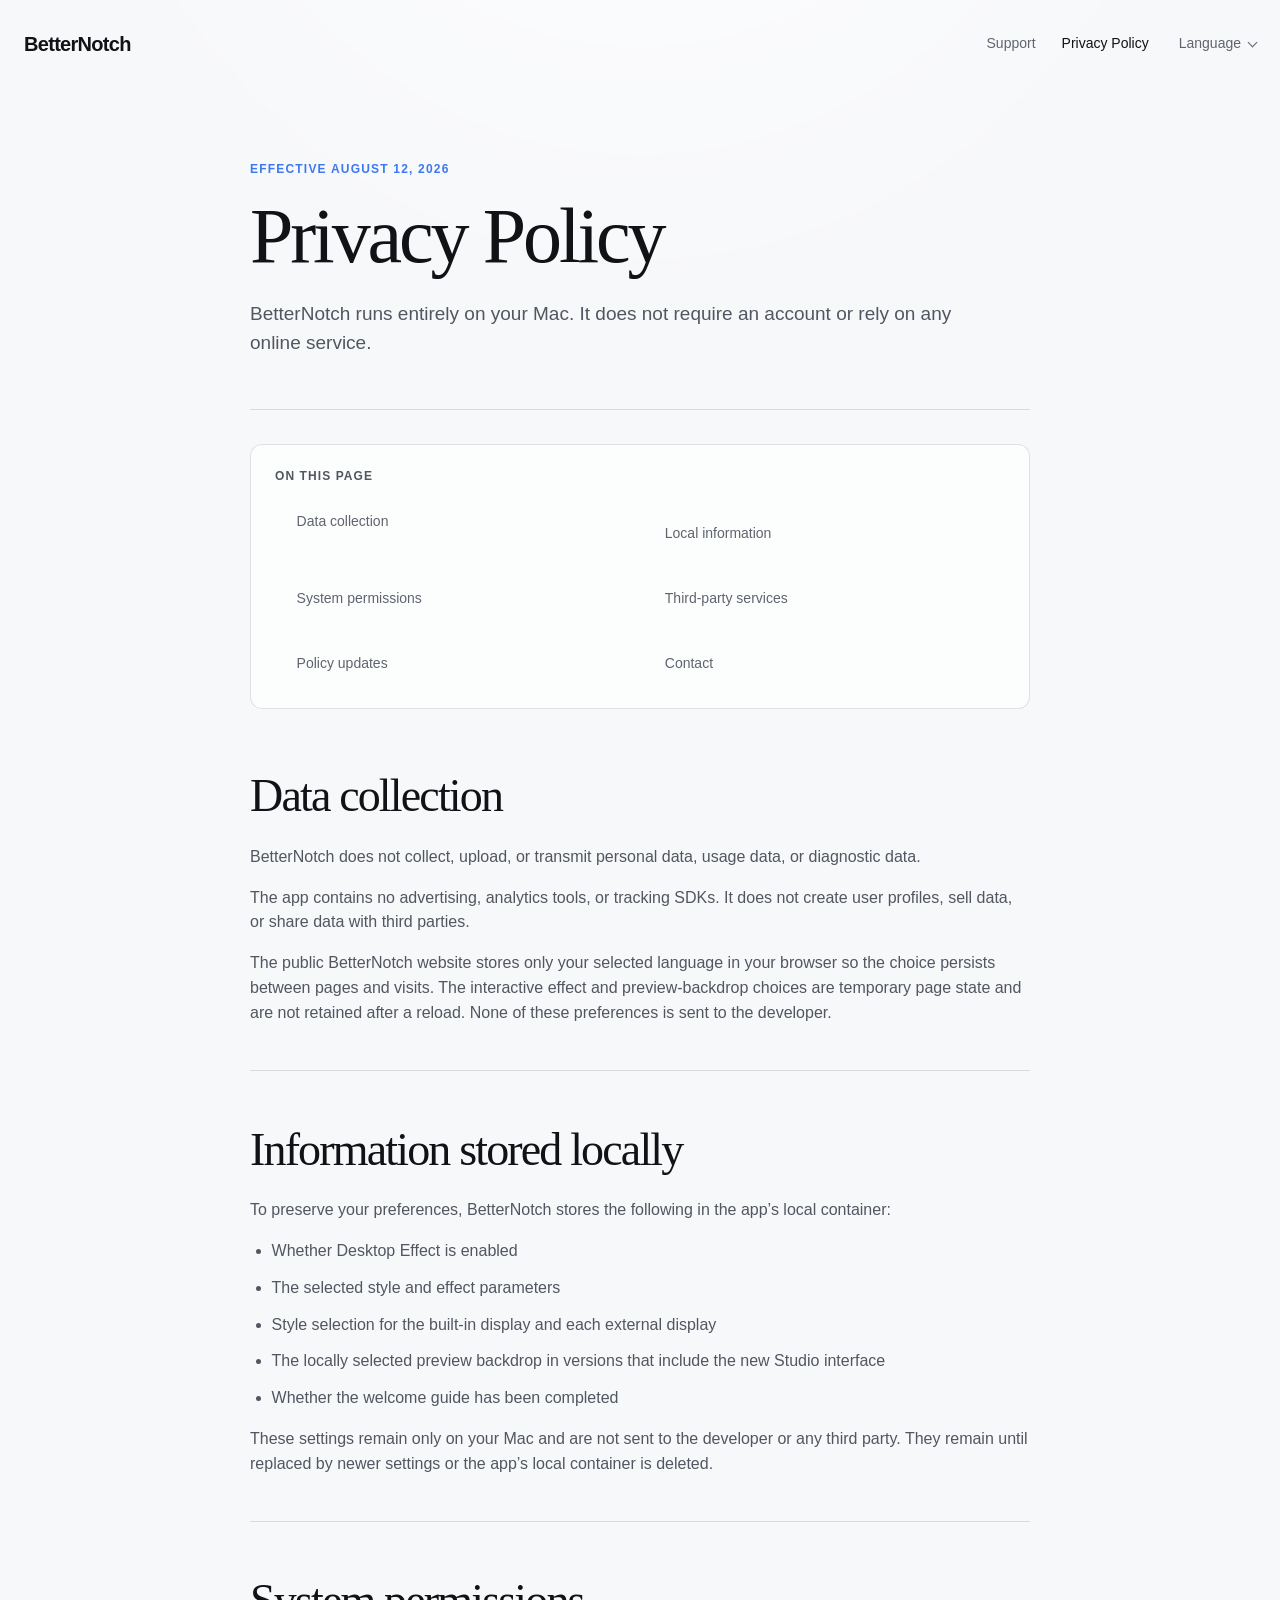
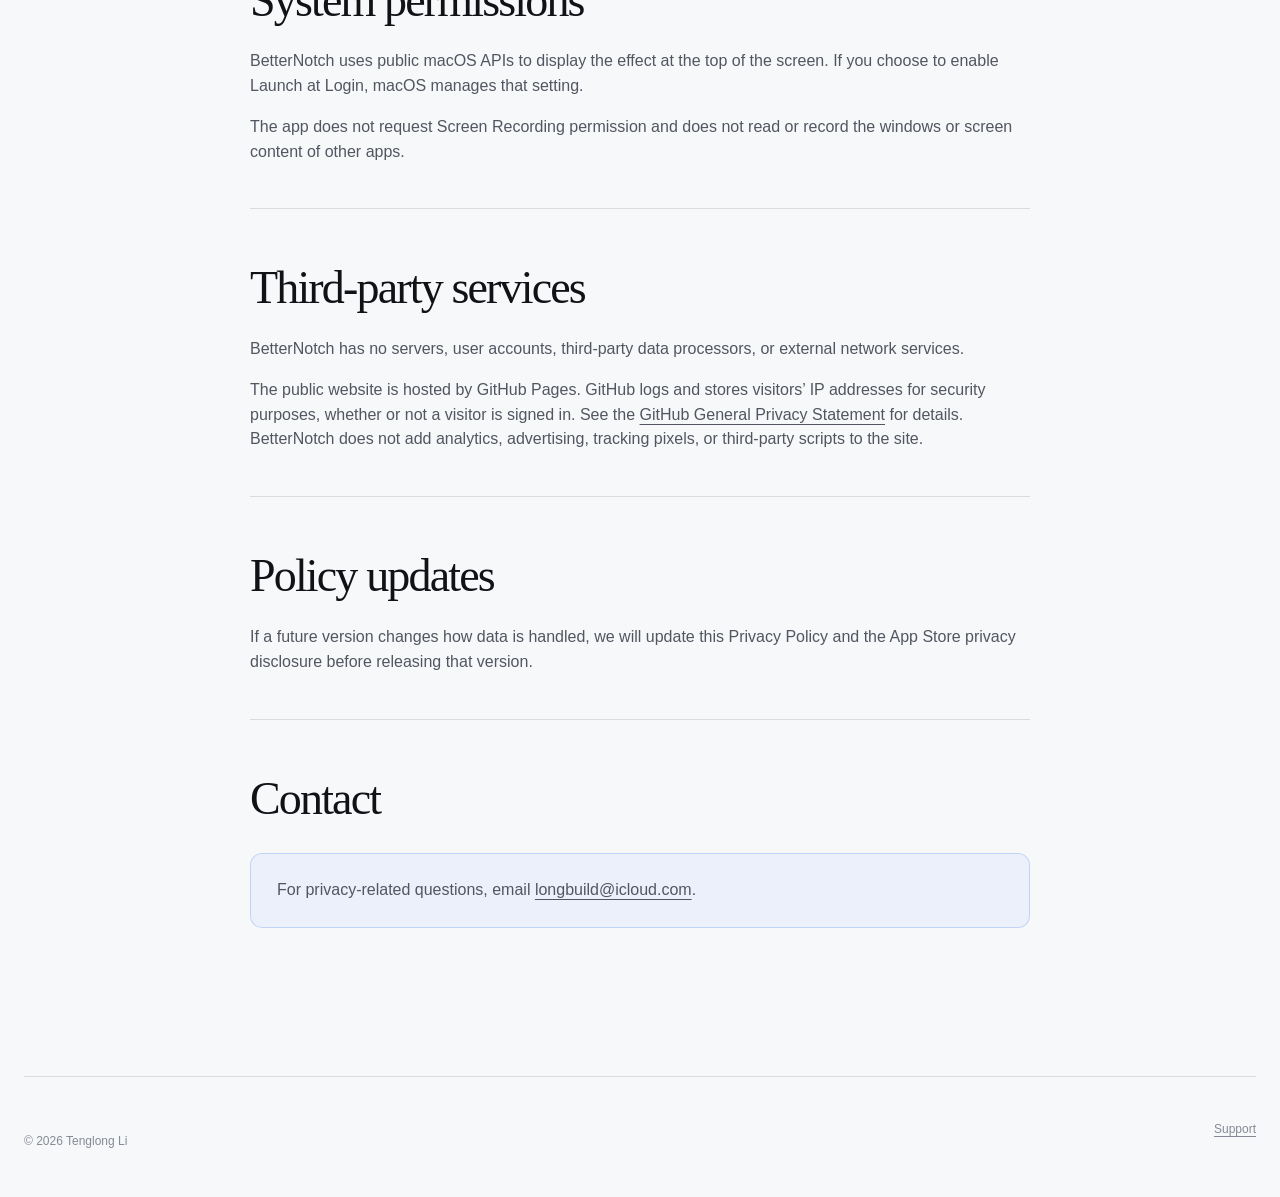
==== commit 9edf441a: "fix: strengthen keyboard and touch accessibility" ====
--- a/privacy/index.html
+++ b/privacy/index.html
@@ -25,8 +25,8 @@
     <meta name="twitter:image:alt" content="BetterNotch 1.0 showing Original, Gradient, and Solid Black menu bar effects">
     <link rel="canonical" href="https://tungloong.github.io/betternotch-site/privacy/">
     <link rel="icon" href="../assets/betternotch-icon-128.png" type="image/png">
-    <link rel="stylesheet" href="../assets/styles.css?v=20260812-5">
-    <script src="../assets/language.js?v=20260812-2" defer></script>
+    <link rel="stylesheet" href="../assets/styles.css?v=20260812-6">
+    <script src="../assets/language.js?v=20260812-3" defer></script>
     <title>Privacy Policy — BetterNotch</title>
   </head>
   <body>
--- a/assets/styles.css
+++ b/assets/styles.css
@@ -89,6 +89,9 @@
   z-index: 200;
   top: -100px;
   left: 12px;
+  display: inline-flex;
+  align-items: center;
+  min-height: 44px;
   padding: 9px 13px;
   border-radius: 9px;
   background: var(--ink);
@@ -182,7 +185,7 @@
   top: 0;
   left: 50%;
   width: 230px;
-  height: 40px;
+  height: 44px;
   padding: 0;
   border: 0;
   background: transparent;
@@ -241,6 +244,10 @@
   box-shadow: 0 10px 30px rgba(15, 18, 26, 0.32);
 }
 
+.notch-control:focus-visible {
+  outline-offset: -4px;
+}
+
 .site-header,
 .hero,
 .effect-studio,
@@ -268,6 +275,9 @@
 
 .brand,
 .wordmark {
+  display: inline-flex;
+  align-items: center;
+  min-height: 44px;
   text-decoration: none;
 }
 
@@ -311,6 +321,9 @@
 }
 
 .site-nav a {
+  display: flex;
+  align-items: center;
+  min-height: 44px;
   color: var(--muted);
   text-decoration: none;
   transition: color 160ms ease;
@@ -333,6 +346,8 @@
   display: flex;
   align-items: center;
   gap: 8px;
+  min-width: 44px;
+  min-height: 44px;
   padding: 4px 0;
   list-style: none;
   cursor: pointer;
@@ -380,7 +395,7 @@
   display: flex;
   align-items: center;
   justify-content: space-between;
-  min-height: 38px;
+  min-height: 44px;
   padding: 7px 9px;
   border: 0;
   border-radius: 7px;
@@ -394,7 +409,11 @@
 .language-options button:focus-visible {
   background: var(--paper-soft);
   color: var(--ink);
-  outline: none;
+}
+
+.language-options button:focus-visible {
+  outline: 3px solid rgba(61, 120, 242, 0.68);
+  outline-offset: -2px;
 }
 
 .language-options button[aria-pressed="true"] {
@@ -664,13 +683,24 @@
 }
 
 .backdrop-swatch {
+  position: relative;
+  display: grid;
+  place-items: center;
+  width: 44px;
+  height: 44px;
+  padding: 0;
+  border: 0;
+  background: transparent;
+  cursor: pointer;
+}
+
+.backdrop-swatch::before {
+  content: "";
   width: 30px;
   height: 19px;
-  padding: 0;
   border: 1px solid rgba(17, 18, 22, 0.18);
   border-radius: 6px;
   box-shadow: inset 0 0 0 1px rgba(255, 255, 255, 0.28);
-  cursor: pointer;
   transition: transform 160ms ease, box-shadow 160ms ease;
 }
 
@@ -681,23 +711,23 @@
   cursor: default;
 }
 
-.backdrop-swatch:hover {
+.backdrop-swatch:hover::before {
   transform: translateY(-1px);
 }
 
-.backdrop-swatch[aria-pressed="true"] {
+.backdrop-swatch[aria-pressed="true"]::before {
   box-shadow: 0 0 0 2px var(--paper), 0 0 0 4px var(--blue);
 }
 
-.backdrop-swatch-warm {
+.backdrop-swatch-warm::before {
   background: linear-gradient(100deg, #ef9f5e, #e37b86 36%, #9c71c6 64%, #4c79e6);
 }
 
-.backdrop-swatch-midnight {
+.backdrop-swatch-midnight::before {
   background: radial-gradient(circle at 28% 0%, #3c4e7a, #1e2742 48%, #0a0e1c);
 }
 
-.backdrop-swatch-mist {
+.backdrop-swatch-mist::before {
   background: linear-gradient(135deg, #fff0ce, #e8f0f7 48%, #b8ebd6);
 }
 
@@ -840,6 +870,11 @@
 
 .effect-tabs button:last-child {
   border-right: 0;
+}
+
+.effect-tabs button:focus-visible {
+  z-index: 1;
+  outline-offset: -5px;
 }
 
 .effect-tabs button::before {
@@ -1210,6 +1245,9 @@
 }
 
 .document-nav a {
+  display: flex;
+  align-items: center;
+  min-height: 44px;
   color: var(--muted);
   font-size: 14px;
   text-decoration-color: transparent;
@@ -1338,6 +1376,12 @@
   margin: 0;
 }
 
+.site-footer a {
+  display: inline-flex;
+  align-items: center;
+  min-height: 44px;
+}
+
 .site-footer p:first-child {
   display: grid;
   gap: 4px;
@@ -1763,7 +1807,7 @@
 
   .button:hover,
   .button:active,
-  .backdrop-swatch:hover,
+  .backdrop-swatch:hover::before,
   .resource-rail > a:hover .resource-chevron {
     transform: none;
   }
@@ -1806,7 +1850,7 @@
     background: var(--ink);
   }
 
-  .backdrop-swatch[aria-pressed="true"] {
+  .backdrop-swatch[aria-pressed="true"]::before {
     box-shadow: 0 0 0 2px var(--paper), 0 0 0 5px var(--ink);
   }
 
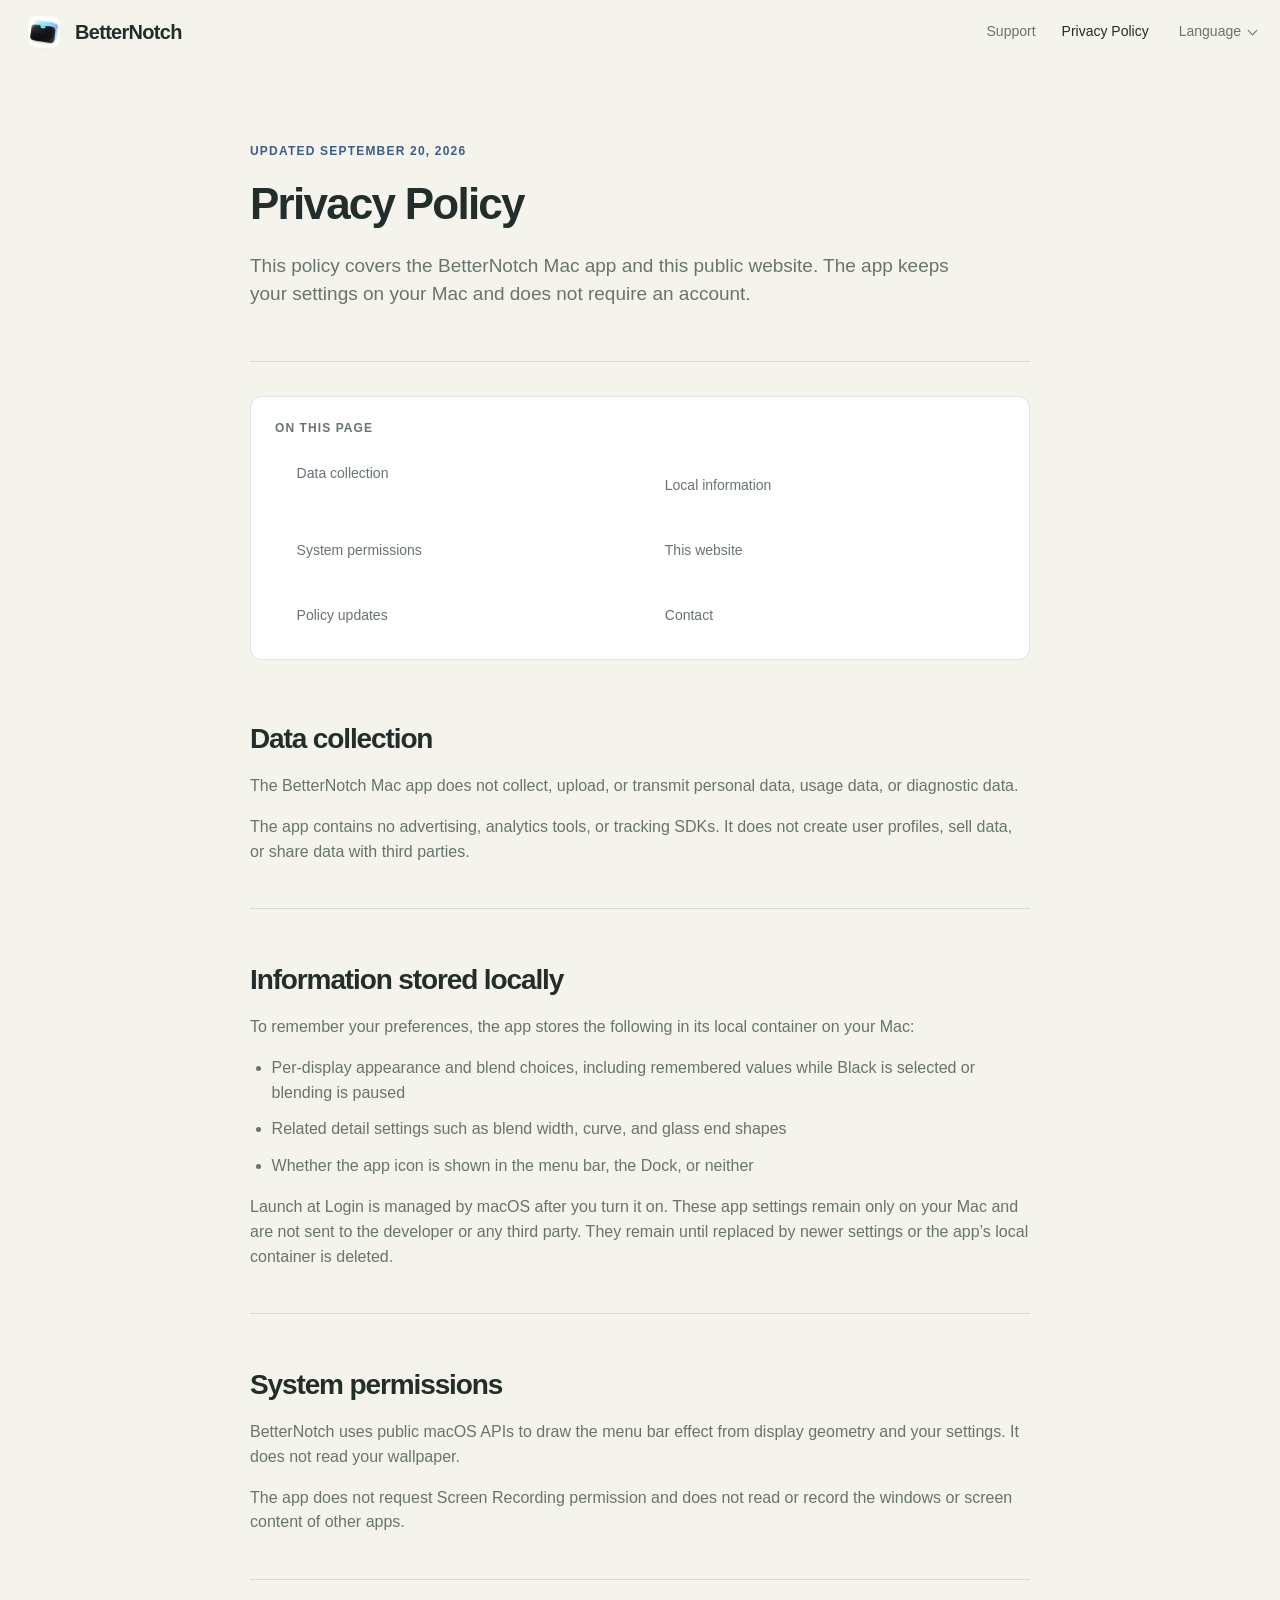
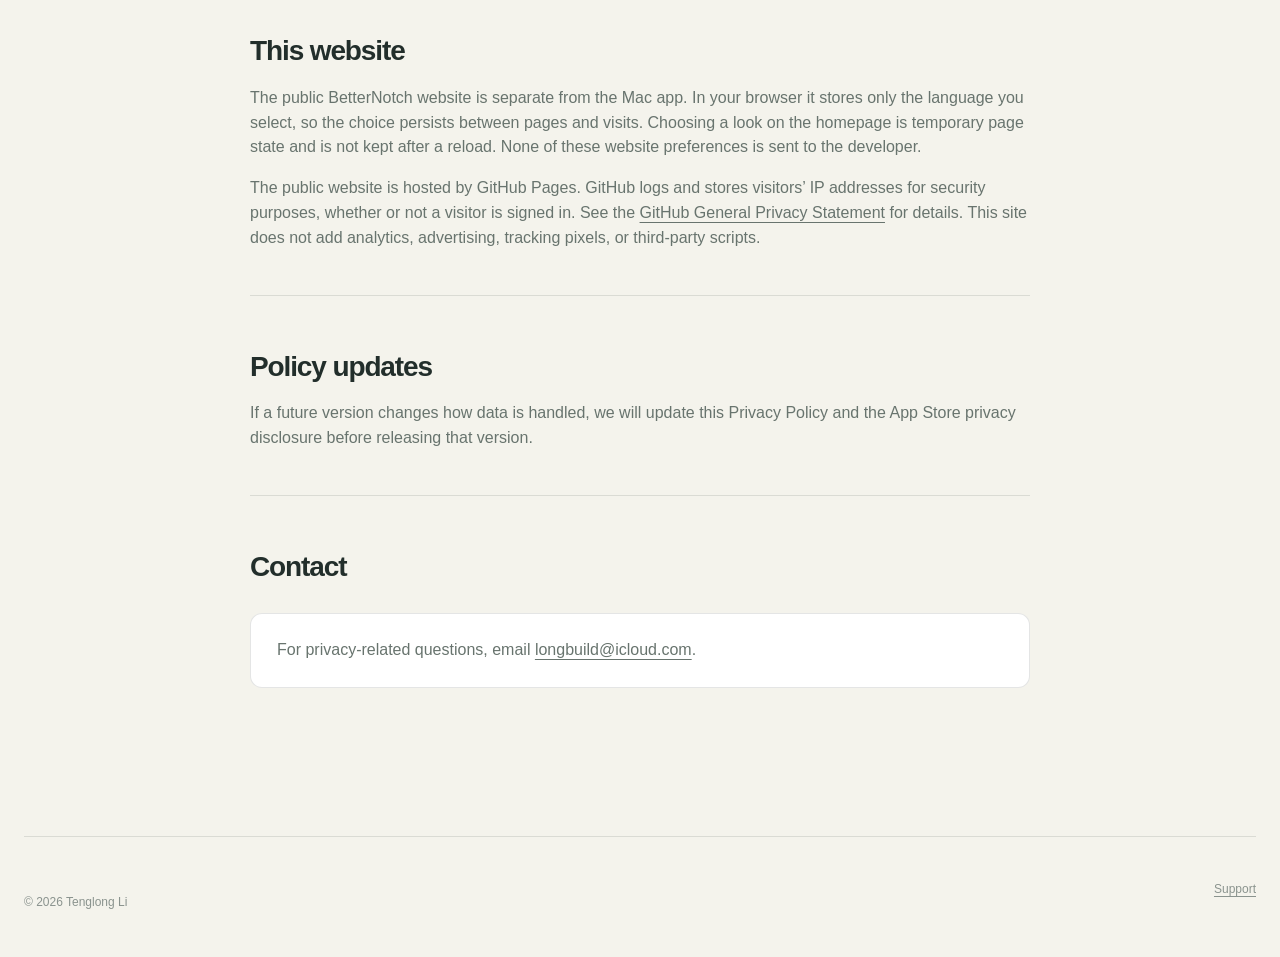
==== commit 414c8555: "feat: publish approved BetterNotch 2.0 website" ====
--- a/privacy/index.html
+++ b/privacy/index.html
@@ -2,37 +2,48 @@
 <html class="no-js" lang="en" data-title-en="Privacy Policy — BetterNotch" data-title-zh="隐私政策 — BetterNotch">
   <head>
     <meta charset="utf-8">
-    <script>document.documentElement.className="js"</script>
+    <script>
+      document.documentElement.className = "js";
+      (function () {
+        try {
+          var language = localStorage.getItem("betternotch.language");
+          if (language === "zh-Hans" || language === "en") document.documentElement.lang = language;
+        } catch (error) {}
+      })();
+    </script>
     <meta name="viewport" content="width=device-width, initial-scale=1">
-    <meta name="description" content="The BetterNotch Privacy Policy explains local settings, system permissions, and data collection.">
-    <meta name="theme-color" content="#f7f8fa">
+    <meta name="description" content="The BetterNotch Privacy Policy explains local settings, system permissions, and the public website.">
+    <meta name="theme-color" content="#f4f3ec">
     <meta property="og:type" content="website">
     <meta property="og:site_name" content="BetterNotch">
     <meta property="og:locale" content="en_US">
     <meta property="og:locale:alternate" content="zh_CN">
     <meta property="og:title" content="Privacy Policy — BetterNotch">
-    <meta property="og:description" content="BetterNotch collects no data, requires no account, and does not request Screen Recording permission.">
+    <meta property="og:description" content="BetterNotch collects no data, does not read your wallpaper, and does not request Screen Recording permission.">
     <meta property="og:url" content="https://tungloong.github.io/betternotch-site/privacy/">
-    <meta property="og:image" content="https://tungloong.github.io/betternotch-site/assets/og-betternotch-1.0-en.png">
+    <meta property="og:image" content="https://tungloong.github.io/betternotch-site/assets/og-betternotch-2.0.png">
     <meta property="og:image:type" content="image/png">
     <meta property="og:image:width" content="1200">
     <meta property="og:image:height" content="630">
-    <meta property="og:image:alt" content="BetterNotch 1.0 showing Original, Gradient, and Solid Black menu bar effects">
+    <meta property="og:image:alt" content="BetterNotch icon and name with a Mac menu bar blended into a soft gradient">
     <meta name="twitter:card" content="summary_large_image">
     <meta name="twitter:title" content="Privacy Policy — BetterNotch">
-    <meta name="twitter:description" content="BetterNotch collects no data, requires no account, and does not request Screen Recording permission.">
-    <meta name="twitter:image" content="https://tungloong.github.io/betternotch-site/assets/og-betternotch-1.0-en.png">
-    <meta name="twitter:image:alt" content="BetterNotch 1.0 showing Original, Gradient, and Solid Black menu bar effects">
+    <meta name="twitter:description" content="BetterNotch collects no data, does not read your wallpaper, and does not request Screen Recording permission.">
+    <meta name="twitter:image" content="https://tungloong.github.io/betternotch-site/assets/og-betternotch-2.0.png">
+    <meta name="twitter:image:alt" content="BetterNotch icon and name with a Mac menu bar blended into a soft gradient">
     <link rel="canonical" href="https://tungloong.github.io/betternotch-site/privacy/">
     <link rel="icon" href="../assets/betternotch-icon-128.png" type="image/png">
-    <link rel="stylesheet" href="../assets/styles.css?v=20260812-6">
-    <script src="../assets/language.js?v=20260812-3" defer></script>
+    <link rel="stylesheet" href="../assets/styles.css?v=20260921-4">
+    <script src="../assets/language.js?v=20260920-6" defer></script>
     <title>Privacy Policy — BetterNotch</title>
   </head>
   <body>
     <a class="skip-link" href="#main" data-en="Skip to main content" data-zh="跳到主要内容">Skip to main content</a>
     <header class="site-header">
-      <a class="wordmark" href="../" aria-label="BetterNotch home" data-aria-en="BetterNotch home" data-aria-zh="BetterNotch 首页">BetterNotch</a>
+      <a class="brand" href="../" aria-label="BetterNotch home" data-aria-en="BetterNotch home" data-aria-zh="BetterNotch 首页">
+        <img class="brand-icon" src="../assets/betternotch-icon-128.png" alt="" width="40" height="40" decoding="async">
+        <span class="wordmark">BetterNotch</span>
+      </a>
       <div class="header-actions">
         <nav class="site-nav" aria-label="Main navigation" data-aria-en="Main navigation" data-aria-zh="主要导航">
           <a href="../support/" data-en="Support" data-zh="使用支持">Support</a>
@@ -48,15 +59,15 @@
       </div>
     </header>
     <aside class="no-js-notice" aria-label="JavaScript status" hidden>
-      <p lang="en"><strong>JavaScript is off.</strong> The English content and every download, Support, and Privacy link remain available. Enable JavaScript only for language switching and the interactive effect preview.</p>
-      <p lang="zh-Hans"><strong>JavaScript 已关闭。</strong>英文内容、下载、支持与隐私链接仍可使用；仅语言切换和交互式效果预览需要 JavaScript。</p>
+      <p lang="en"><strong>JavaScript is off.</strong> The English content and every download, Support, and Privacy link remain available. Enable JavaScript only for language switching.</p>
+      <p lang="zh-Hans"><strong>JavaScript 已关闭。</strong>英文内容、下载、支持与隐私链接仍可使用；仅语言切换需要 JavaScript。</p>
     </aside>
     <main id="main" class="document">
       <article aria-labelledby="privacy-title">
         <header class="document-header">
-          <p class="eyebrow" data-en="Effective August 12, 2026" data-zh="生效日期 · 2026 年 8 月 12 日">Effective August 12, 2026</p>
+          <p class="eyebrow" data-en="Updated September 20, 2026" data-zh="更新日期 · 2026 年 9 月 20 日">Updated September 20, 2026</p>
           <h1 id="privacy-title" data-en="Privacy Policy" data-zh="隐私政策">Privacy Policy</h1>
-          <p class="lede" data-en="BetterNotch runs entirely on your Mac. It does not require an account or rely on any online service." data-zh="BetterNotch 完全在你的 Mac 本机运行，不需要账户，也不依赖任何在线服务。">BetterNotch runs entirely on your Mac. It does not require an account or rely on any online service.</p>
+          <p class="lede" data-en="This policy covers the BetterNotch Mac app and this public website. The app keeps your settings on your Mac and does not require an account." data-zh="本政策同时说明 BetterNotch Mac App 与本公开网站。App 把设置保存在你的 Mac 上，不需要账户。">This policy covers the BetterNotch Mac app and this public website. The app keeps your settings on your Mac and does not require an account.</p>
         </header>
 
         <nav class="document-nav" aria-label="On this page" data-aria-en="On this page" data-aria-zh="本页目录">
@@ -65,7 +76,7 @@
             <li><a href="#collection" data-en="Data collection" data-zh="数据收集">Data collection</a></li>
             <li><a href="#local-data" data-en="Local information" data-zh="本地信息">Local information</a></li>
             <li><a href="#permissions" data-en="System permissions" data-zh="系统权限">System permissions</a></li>
-            <li><a href="#services" data-en="Third-party services" data-zh="第三方服务">Third-party services</a></li>
+            <li><a href="#website" data-en="This website" data-zh="本网站">This website</a></li>
             <li><a href="#updates" data-en="Policy updates" data-zh="政策更新">Policy updates</a></li>
             <li><a href="#contact" data-en="Contact" data-zh="联系方式">Contact</a></li>
           </ul>
@@ -73,34 +84,31 @@
 
         <section class="document-section" aria-labelledby="collection">
           <h2 id="collection" data-en="Data collection" data-zh="数据收集">Data collection</h2>
-          <p data-en="BetterNotch does not collect, upload, or transmit personal data, usage data, or diagnostic data." data-zh="BetterNotch 不收集、上传或传输个人数据、使用数据或诊断数据。">BetterNotch does not collect, upload, or transmit personal data, usage data, or diagnostic data.</p>
+          <p data-en="The BetterNotch Mac app does not collect, upload, or transmit personal data, usage data, or diagnostic data." data-zh="BetterNotch Mac App 不收集、上传或传输个人数据、使用数据或诊断数据。">The BetterNotch Mac app does not collect, upload, or transmit personal data, usage data, or diagnostic data.</p>
           <p data-en="The app contains no advertising, analytics tools, or tracking SDKs. It does not create user profiles, sell data, or share data with third parties." data-zh="App 不包含广告、分析工具或追踪 SDK，不会创建用户画像，也不会出售或向第三方共享数据。">The app contains no advertising, analytics tools, or tracking SDKs. It does not create user profiles, sell data, or share data with third parties.</p>
-          <p data-en="The public BetterNotch website stores only your selected language in your browser so the choice persists between pages and visits. The interactive effect and preview-backdrop choices are temporary page state and are not retained after a reload. None of these preferences is sent to the developer." data-zh="BetterNotch 公开网站只会在浏览器本地保存你选择的语言，以便在页面与后续访问间保持该选择。交互式效果与预览底色属于临时页面状态，刷新后不会保留。这些偏好都不会发送给开发者。">The public BetterNotch website stores only your selected language in your browser so the choice persists between pages and visits. The interactive effect and preview-backdrop choices are temporary page state and are not retained after a reload. None of these preferences is sent to the developer.</p>
         </section>
 
         <section class="document-section" aria-labelledby="local-data">
           <h2 id="local-data" data-en="Information stored locally" data-zh="本地保存的信息">Information stored locally</h2>
-          <p data-en="To preserve your preferences, BetterNotch stores the following in the app’s local container:" data-zh="为了保存你的设置，BetterNotch 会在 App 的本地容器中记录：">To preserve your preferences, BetterNotch stores the following in the app’s local container:</p>
+          <p data-en="To remember your preferences, the app stores the following in its local container on your Mac:" data-zh="为了记住你的设置，App 会在本机容器中保存：">To remember your preferences, the app stores the following in its local container on your Mac:</p>
           <ul>
-            <li data-en="Whether Desktop Effect is enabled" data-zh="桌面效果的启用状态">Whether Desktop Effect is enabled</li>
-            <li data-en="The selected style and effect parameters" data-zh="所选样式和效果参数">The selected style and effect parameters</li>
-            <li data-en="Style selection for the built-in display and each external display" data-zh="内建显示器和每块外接显示器的样式选择">Style selection for the built-in display and each external display</li>
-            <li data-en="The locally selected preview backdrop in versions that include the new Studio interface" data-zh="在包含新版 Studio 界面的版本中，本地选择的预览底色">The locally selected preview backdrop in versions that include the new Studio interface</li>
-            <li data-en="Whether the welcome guide has been completed" data-zh="欢迎引导的完成状态">Whether the welcome guide has been completed</li>
+            <li data-en="Per-display appearance and blend choices, including remembered values while Black is selected or blending is paused" data-zh="每块屏幕的外观与融入选择，以及全黑或暂停融入时记住的值">Per-display appearance and blend choices, including remembered values while Black is selected or blending is paused</li>
+            <li data-en="Related detail settings such as blend width, curve, and glass end shapes" data-zh="相关细节，例如融入范围、曲线和玻璃端形">Related detail settings such as blend width, curve, and glass end shapes</li>
+            <li data-en="Whether the app icon is shown in the menu bar, the Dock, or neither" data-zh="App 图标显示在菜单栏、Dock，或均不显示">Whether the app icon is shown in the menu bar, the Dock, or neither</li>
           </ul>
-          <p data-en="These settings remain only on your Mac and are not sent to the developer or any third party. They remain until replaced by newer settings or the app’s local container is deleted." data-zh="这些信息只保存在你的 Mac 上，不会发送给开发者或任何第三方。它们会一直保留，直到被新的设置覆盖或 App 的本地容器被删除。">These settings remain only on your Mac and are not sent to the developer or any third party. They remain until replaced by newer settings or the app’s local container is deleted.</p>
+          <p data-en="Launch at Login is managed by macOS after you turn it on. These app settings remain only on your Mac and are not sent to the developer or any third party. They remain until replaced by newer settings or the app’s local container is deleted." data-zh="“登录时启动”在你开启后由 macOS 管理。上述 App 设置只留在你的 Mac 上，不会发送给开发者或任何第三方。它们会一直保留，直到被新的设置覆盖或 App 的本地容器被删除。">Launch at Login is managed by macOS after you turn it on. These app settings remain only on your Mac and are not sent to the developer or any third party. They remain until replaced by newer settings or the app’s local container is deleted.</p>
         </section>
 
         <section class="document-section" aria-labelledby="permissions">
           <h2 id="permissions" data-en="System permissions" data-zh="系统权限">System permissions</h2>
-          <p data-en="BetterNotch uses public macOS APIs to display the effect at the top of the screen. If you choose to enable Launch at Login, macOS manages that setting." data-zh="BetterNotch 使用 macOS 提供的公开接口显示屏幕顶部效果，并可在你主动开启后由系统管理“登录时启动”。">BetterNotch uses public macOS APIs to display the effect at the top of the screen. If you choose to enable Launch at Login, macOS manages that setting.</p>
+          <p data-en="BetterNotch uses public macOS APIs to draw the menu bar effect from display geometry and your settings. It does not read your wallpaper." data-zh="BetterNotch 使用 macOS 公开接口，根据显示器几何和你的设置绘制菜单栏效果。它不读取你的壁纸。">BetterNotch uses public macOS APIs to draw the menu bar effect from display geometry and your settings. It does not read your wallpaper.</p>
           <p data-en="The app does not request Screen Recording permission and does not read or record the windows or screen content of other apps." data-zh="App 不请求屏幕录制权限，不读取或记录其他 App 的窗口及屏幕内容。">The app does not request Screen Recording permission and does not read or record the windows or screen content of other apps.</p>
         </section>
 
-        <section class="document-section" aria-labelledby="services">
-          <h2 id="services" data-en="Third-party services" data-zh="第三方服务">Third-party services</h2>
-          <p data-en="BetterNotch has no servers, user accounts, third-party data processors, or external network services." data-zh="BetterNotch 没有服务器、用户账户、第三方数据处理方或外部网络服务。">BetterNotch has no servers, user accounts, third-party data processors, or external network services.</p>
-          <p><span data-en="The public website is hosted by GitHub Pages. GitHub logs and stores visitors’ IP addresses for security purposes, whether or not a visitor is signed in. See the " data-zh="公开网站由 GitHub Pages 托管。无论访客是否登录，GitHub 都会出于安全目的记录并保存访客 IP 地址。请参阅 ">The public website is hosted by GitHub Pages. GitHub logs and stores visitors’ IP addresses for security purposes, whether or not a visitor is signed in. See the </span><a href="https://docs.github.com/en/site-policy/privacy-policies/github-general-privacy-statement" data-en="GitHub General Privacy Statement" data-zh="GitHub 通用隐私声明">GitHub General Privacy Statement</a><span data-en=" for details. BetterNotch does not add analytics, advertising, tracking pixels, or third-party scripts to the site." data-zh="了解详情。BetterNotch 没有在网站中添加分析、广告、追踪像素或第三方脚本。"> for details. BetterNotch does not add analytics, advertising, tracking pixels, or third-party scripts to the site.</span></p>
+        <section class="document-section" aria-labelledby="website">
+          <h2 id="website" data-en="This website" data-zh="本网站">This website</h2>
+          <p data-en="The public BetterNotch website is separate from the Mac app. In your browser it stores only the language you select, so the choice persists between pages and visits. Choosing a look on the homepage is temporary page state and is not kept after a reload. None of these website preferences is sent to the developer." data-zh="BetterNotch 公开网站与 Mac App 分开。网站只会在浏览器本地保存你选择的语言，以便在页面与后续访问间保持该选择。首页上的效果选择属于临时页面状态，刷新后不会保留。这些网站偏好都不会发送给开发者。">The public BetterNotch website is separate from the Mac app. In your browser it stores only the language you select, so the choice persists between pages and visits. Choosing a look on the homepage is temporary page state and is not kept after a reload. None of these website preferences is sent to the developer.</p>
+          <p><span data-en="The public website is hosted by GitHub Pages. GitHub logs and stores visitors’ IP addresses for security purposes, whether or not a visitor is signed in. See the " data-zh="公开网站由 GitHub Pages 托管。无论访客是否登录，GitHub 都会出于安全目的记录并保存访客 IP 地址。请参阅 ">The public website is hosted by GitHub Pages. GitHub logs and stores visitors’ IP addresses for security purposes, whether or not a visitor is signed in. See the </span><a href="https://docs.github.com/en/site-policy/privacy-policies/github-general-privacy-statement" data-en="GitHub General Privacy Statement" data-zh="GitHub 通用隐私声明">GitHub General Privacy Statement</a><span data-en=" for details. This site does not add analytics, advertising, tracking pixels, or third-party scripts." data-zh="了解详情。本站没有添加分析、广告、追踪像素或第三方脚本。"> for details. This site does not add analytics, advertising, tracking pixels, or third-party scripts.</span></p>
         </section>
 
         <section class="document-section" aria-labelledby="updates">
--- a/assets/styles.css
+++ b/assets/styles.css
@@ -1,28 +1,30 @@
 :root {
   color-scheme: light;
-  --page: #f7f8fa;
+  --page: #f4f3ec;
   --paper: #ffffff;
-  --paper-soft: #f1f3f6;
-  --ink: #111216;
-  --muted: #60646e;
-  --faint: #858a94;
-  --line: rgba(17, 18, 22, 0.12);
-  --line-strong: rgba(17, 18, 22, 0.22);
-  --coral: #ff6b52;
-  --violet: #bd5ee7;
-  --blue: #3d78f2;
-  --green: #35c76f;
-  --dark: #15171c;
-  --dark-raised: #1e2128;
+  --paper-soft: #ecebe4;
+  --ink: #222e2b;
+  --muted: #68746e;
+  --faint: #8a938e;
+  --line: rgba(34, 46, 43, 0.12);
+  --line-strong: rgba(34, 46, 43, 0.2);
+  --coral: #c45b42;
+  --violet: #7a5c8a;
+  --blue: #3d5c8a;
+  --green: #466157;
+  --dark: #222e2b;
   --max-width: 1240px;
   --content-width: 780px;
   --radius-lg: 28px;
   --radius-md: 18px;
   --radius-sm: 12px;
-  --shadow-soft: 0 1px 2px rgba(15, 18, 26, 0.04), 0 18px 48px rgba(15, 18, 26, 0.08);
-  --shadow-lift: 0 2px 4px rgba(15, 18, 26, 0.06), 0 30px 80px rgba(15, 18, 26, 0.14);
-  --display: "Iowan Old Style", "New York", ui-serif, Georgia, "Songti SC", serif;
-  --sans: -apple-system, BlinkMacSystemFont, "SF Pro Text", "Helvetica Neue", "PingFang SC", "Microsoft YaHei", sans-serif;
+  --shadow-soft: 0 1px 2px rgba(21, 37, 35, 0.04), 0 16px 40px rgba(21, 37, 35, 0.06);
+  --shadow-lift: 0 2px 4px rgba(21, 37, 35, 0.05), 0 24px 60px rgba(16, 32, 41, 0.12);
+  --sans: "Helvetica Neue", -apple-system, BlinkMacSystemFont, "PingFang SC", "Microsoft YaHei", sans-serif;
+  --window-clip: 32px;
+  --notch-w: 154px;
+  --notch-h: 30px;
+  --notch-r: 18px;
 }
 
 * {
@@ -32,17 +34,16 @@
 html {
   background: var(--page);
   scroll-behavior: smooth;
-  scroll-padding-top: 72px;
+  scroll-padding-top: calc(env(safe-area-inset-top, 0px) + 48px);
+  overflow-x: clip;
 }
 
 body {
   min-height: 100vh;
   margin: 0;
-  overflow-x: hidden;
+  overflow-x: clip;
   color: var(--ink);
-  background:
-    radial-gradient(70% 36% at 50% -14%, rgba(255, 255, 255, 0.95), transparent 70%),
-    var(--page);
+  background: var(--page);
   font-family: var(--sans);
   font-size: 16px;
   line-height: 1.55;
@@ -68,7 +69,7 @@
 a:focus-visible,
 button:focus-visible,
 summary:focus-visible {
-  outline: 3px solid rgba(61, 120, 242, 0.68);
+  outline: 3px solid rgba(61, 92, 138, 0.68);
   outline-offset: 4px;
 }
 
@@ -103,15 +104,72 @@
   top: 12px;
 }
 
+.home-page .skip-link:focus {
+  top: calc(env(safe-area-inset-top, 0px) + 36px);
+}
+
+.page-notch {
+  --notch-p: 0;
+  position: fixed;
+  z-index: 40;
+  top: 0;
+  left: 0;
+  width: 100%;
+  height: calc(env(safe-area-inset-top, 0px) + var(--notch-h));
+  padding-top: env(safe-area-inset-top, 0px);
+  pointer-events: none;
+}
+
+.page-notch__stage {
+  position: relative;
+  height: var(--notch-h);
+}
+
+.page-notch__original,
+.page-notch__fill {
+  position: absolute;
+  top: 0;
+  pointer-events: none;
+}
+
+.page-notch__original {
+  left: 50%;
+  width: var(--notch-w);
+  height: var(--notch-h);
+  border-radius: 0 0 var(--notch-r) var(--notch-r);
+  background: #000;
+  transform: translateX(-50%);
+}
+
+.page-notch__fill {
+  --notch-extra: calc((100vw - var(--notch-w)) * var(--notch-p));
+  --notch-wing: calc(var(--notch-extra) * (1 - var(--notch-p)) * 0.5);
+  left: 50%;
+  width: calc(var(--notch-w) + (100vw - var(--notch-w)) * var(--notch-p) + 8px * var(--notch-p));
+  height: var(--notch-h);
+  transform: translateX(-50%);
+  border-radius: 0 0 calc(var(--notch-r) * (1 - var(--notch-p))) calc(var(--notch-r) * (1 - var(--notch-p)));
+  background: linear-gradient(
+    90deg,
+    rgb(0 0 0 / 0) 0,
+    rgb(0 0 0 / 0.22) calc(var(--notch-wing) * 0.38),
+    rgb(0 0 0 / 0.58) calc(var(--notch-wing) * 0.7),
+    #000 var(--notch-wing),
+    #000 calc(100% - var(--notch-wing)),
+    rgb(0 0 0 / 0.58) calc(100% - var(--notch-wing) * 0.7),
+    rgb(0 0 0 / 0.22) calc(100% - var(--notch-wing) * 0.38),
+    rgb(0 0 0 / 0) 100%
+  );
+}
+
 .no-js-only {
   display: none;
 }
 
 .no-js .js-only,
 .no-js .language-menu,
-.no-js .notch-control,
-.no-js .backdrop-picker,
-.no-js .effect-tabs {
+.no-js .locale-picture,
+.no-js .locale-img {
   display: none;
 }
 
@@ -151,117 +209,32 @@
 }
 
 .static-preview-copy {
-  max-width: 630px;
-  margin: 18px auto 0;
+  max-width: 680px;
+  margin: 22px auto 0;
 }
 
 .static-preview-copy p {
   margin: 0;
   color: var(--muted);
-  font-size: 17px;
+  font-size: 16px;
 }
 
 .static-preview-copy p + p {
   margin-top: 8px;
   font-size: 15px;
 }
-
-.no-js .effect-studio {
-  padding-top: 88px;
-}
-
-.no-js .studio-shell {
-  box-shadow: var(--shadow-soft);
-}
-
-.no-js .effect-readout {
-  min-height: 0;
-}
-
-/* The page notch is a real control: clicking it advances the effect reel. */
-.notch-control {
-  position: fixed;
-  z-index: 120;
-  top: 0;
-  left: 50%;
-  width: 230px;
-  height: 44px;
-  padding: 0;
-  border: 0;
-  background: transparent;
-  cursor: pointer;
-  transform: translateX(-50%);
-  -webkit-tap-highlight-color: transparent;
-}
-
-.notch-control__shape {
-  position: absolute;
-  top: 0;
-  left: 50%;
-  width: 154px;
-  height: 30px;
-  border: 1px solid rgba(255, 255, 255, 0.09);
-  border-top: 0;
-  border-radius: 0 0 18px 18px;
-  background: #050506;
-  box-shadow: 0 9px 24px rgba(15, 18, 26, 0.2);
-  transform: translateX(-50%);
-  transition: width 280ms ease, box-shadow 280ms ease;
-}
-
-.notch-control__wings {
-  position: absolute;
-  top: 0;
-  left: 50%;
-  width: min(680px, 78vw);
-  height: 30px;
-  opacity: 0;
-  transform: translateX(-50%);
-  transition: opacity 280ms ease, width 280ms ease, background 280ms ease;
-}
-
-body[data-effect="gradient"] .notch-control__wings {
-  opacity: 1;
-  background: linear-gradient(90deg, transparent 0%, rgba(5, 5, 6, 0.08) 15%, rgba(5, 5, 6, 0.7) 38%, #050506 46%, #050506 54%, rgba(5, 5, 6, 0.7) 62%, rgba(5, 5, 6, 0.08) 85%, transparent 100%);
-}
-
-body[data-effect="liquid-glass"] .notch-control__wings {
-  opacity: 1;
-  background: linear-gradient(90deg, transparent 0%, rgba(15, 18, 28, 0.12) 16%, rgba(4, 5, 8, 0.82) 39%, #050506 47%, #050506 53%, rgba(4, 5, 8, 0.82) 61%, rgba(15, 18, 28, 0.12) 84%, transparent 100%);
-  box-shadow: inset 0 -1px rgba(255, 255, 255, 0.42), 0 8px 22px rgba(71, 91, 158, 0.16);
-  backdrop-filter: blur(12px) saturate(1.3);
-}
-
-body[data-effect="solid-black"] .notch-control__wings {
-  width: 100vw;
-  opacity: 1;
-  background: #050506;
-}
-
-.notch-control:hover .notch-control__shape,
-.notch-control:focus-visible .notch-control__shape {
-  width: 166px;
-  box-shadow: 0 10px 30px rgba(15, 18, 26, 0.32);
-}
-
-.notch-control:focus-visible {
-  outline-offset: -4px;
-}
-
 .site-header,
 .hero,
-.effect-studio,
-.capture-proof,
-.studio-story,
-.proof-points,
-.resource-rail,
+.product-window,
+.details-gallery,
+.notes,
+.more-links,
 .download-rail,
 .site-footer {
   width: min(calc(100% - 48px), var(--max-width));
   margin-inline: auto;
 }
 
-/* Header */
 .site-header {
   position: relative;
   z-index: 50;
@@ -269,8 +242,12 @@
   align-items: center;
   justify-content: space-between;
   gap: 28px;
-  min-height: 78px;
-  padding: 22px 0 12px;
+  min-height: 56px;
+  padding: 10px 0 6px;
+}
+
+.home-page .site-header {
+  padding-top: calc(env(safe-area-inset-top, 0px) + 42px);
 }
 
 .brand,
@@ -282,22 +259,21 @@
 }
 
 .brand {
-  display: inline-flex;
-  align-items: center;
   gap: 11px;
 }
 
 .brand picture {
   display: block;
-  width: 34px;
-  height: 34px;
+  width: 40px;
+  height: 40px;
 }
 
 .brand-icon {
-  width: 34px;
-  height: 34px;
-  border-radius: 9px;
-  box-shadow: 0 5px 16px rgba(15, 18, 26, 0.18);
+  display: block;
+  width: 40px;
+  height: 40px;
+  border-radius: 0;
+  box-shadow: none;
 }
 
 .wordmark {
@@ -334,7 +310,6 @@
   color: var(--ink);
 }
 
-/* Language menu */
 .language-menu {
   position: relative;
   z-index: 140;
@@ -386,9 +361,8 @@
   padding: 6px;
   border: 1px solid var(--line);
   border-radius: 12px;
-  background: rgba(255, 255, 255, 0.94);
+  background: var(--paper);
   box-shadow: var(--shadow-soft);
-  backdrop-filter: blur(18px);
 }
 
 .language-options button {
@@ -412,12 +386,12 @@
 }
 
 .language-options button:focus-visible {
-  outline: 3px solid rgba(61, 120, 242, 0.68);
+  outline: 3px solid rgba(61, 92, 138, 0.68);
   outline-offset: -2px;
 }
 
 .language-options button[aria-pressed="true"] {
-  color: var(--blue);
+  color: var(--ink);
 }
 
 .language-options button[aria-pressed="true"]::after {
@@ -425,7 +399,6 @@
   font-size: 11px;
 }
 
-/* Type */
 h1,
 h2,
 h3,
@@ -442,43 +415,55 @@
 
 h1,
 .section-heading h2,
-.studio-story h2,
 .document h1,
-.document h2 {
-  font-family: var(--display);
-  font-weight: 500;
+.document h2,
+.download-rail h2 {
+  font-family: var(--sans);
+  font-weight: 600;
 }
 
 .hero {
   display: grid;
-  grid-template-columns: minmax(0, 1.15fr) minmax(390px, 0.85fr);
-  align-items: center;
-  gap: clamp(46px, 4.5vw, 68px);
-  min-height: min(780px, calc(100svh - 78px));
-  padding: clamp(72px, 9vw, 124px) 0 clamp(86px, 10vw, 132px);
+  gap: 22px;
+  padding: 64px 0 88px;
 }
 
 .hero h1 {
-  max-width: 790px;
-  margin-bottom: 30px;
-  font-size: clamp(54px, 5.7vw, 78px);
-  line-height: 0.98;
+  max-width: 900px;
+  margin: 0;
+  font-size: clamp(42px, 5.2vw, 72px);
+  font-weight: 600;
+  line-height: 1.12;
+  letter-spacing: -0.045em;
+  white-space: pre-line;
 }
 
 .lede {
   max-width: 680px;
   margin: 0;
   color: var(--muted);
+  font-size: clamp(16px, 1.4vw, 18px);
+  line-height: 1.5;
+}
+
+.hero .lede {
+  max-width: 690px;
+  margin: 0;
   font-size: clamp(18px, 1.6vw, 21px);
-  line-height: 1.55;
+  line-height: 1.6;
 }
 
 .hero-cta {
   display: flex;
   align-items: center;
   gap: 12px;
-  margin-top: 38px;
+  margin-top: 8px;
   flex-wrap: wrap;
+}
+
+.hero .hero-cta {
+  margin-top: 8px;
+  margin-bottom: 0;
 }
 
 .button {
@@ -507,23 +492,22 @@
 .button-primary {
   background: var(--ink);
   color: #fff;
-  box-shadow: 0 10px 24px rgba(17, 18, 22, 0.16);
 }
 
 .button-primary:hover {
-  background: #25272d;
+  background: #2c2c2e;
   color: #fff;
 }
 
 .button-secondary {
   border-color: var(--line);
-  background: rgba(255, 255, 255, 0.72);
+  background: var(--paper);
   color: var(--ink);
 }
 
 .button-secondary:hover {
   border-color: var(--line-strong);
-  background: #fff;
+  background: var(--paper);
 }
 
 .sysreq {
@@ -532,648 +516,267 @@
   font-size: 13px;
 }
 
-.hero-capture {
-  position: relative;
-  display: grid;
-  align-content: center;
-  min-height: 410px;
-  margin: 0;
-  padding: 48px 34px;
-  border: 1px solid rgba(17, 18, 22, 0.08);
-  border-radius: var(--radius-lg);
-  background:
-    radial-gradient(circle at 18% 20%, rgba(255, 107, 82, 0.2), transparent 38%),
-    radial-gradient(circle at 82% 78%, rgba(61, 120, 242, 0.2), transparent 42%),
-    linear-gradient(135deg, #f4edf3, #eef2fb);
-  box-shadow: var(--shadow-soft);
-}
-
-.hero-capture::before,
-.hero-capture::after {
-  content: "";
-  position: absolute;
-  width: 44px;
-  height: 44px;
-  border-color: rgba(17, 18, 22, 0.18);
-  pointer-events: none;
-}
-
-.hero-capture::before {
-  top: 18px;
-  left: 18px;
-  border-top: 1px solid;
-  border-left: 1px solid;
-}
-
-.hero-capture::after {
-  right: 18px;
-  bottom: 18px;
-  border-right: 1px solid;
-  border-bottom: 1px solid;
-}
-
-.hero-capture__frame {
-  overflow: hidden;
-  border: 1px solid rgba(255, 255, 255, 0.5);
-  border-radius: 14px;
-  background: #050506;
-  box-shadow: 0 22px 50px rgba(17, 18, 22, 0.24);
-}
-
-.hero-capture__frame picture,
-.hero-capture__frame img {
+.window-frame,
+.details-grid figure {
+  margin: 0;
+}
+
+.window-frame img,
+.details-grid img {
   display: block;
   width: 100%;
-}
-
-.hero-capture figcaption {
+  height: auto;
+  object-fit: contain;
+  object-position: top center;
+}
+
+.zoomable__hit {
+  display: block;
+  color: inherit;
+  text-decoration: none;
+}
+
+.zoomable__hit:focus-visible {
+  outline: 3px solid rgba(61, 92, 138, 0.68);
+  outline-offset: 4px;
+}
+
+.view-large {
+  margin-left: auto;
+  color: var(--blue);
+  font-size: 13px;
+  font-weight: 620;
+  text-decoration: underline;
+  text-underline-offset: 0.18em;
+}
+
+.view-large:hover {
+  color: var(--ink);
+}
+
+.no-js .window-frame .zoomable__hit,
+.no-js .details-grid .zoomable__hit {
+  display: none;
+}
+
+.zoom-dialog {
+  width: min(calc(100vw - 24px), 1280px);
+  max-width: calc(100vw - 24px);
+  max-height: calc(100vh - 24px);
+  margin: auto;
+  padding: 0;
+  border: 1px solid var(--line-strong);
+  border-radius: 16px;
+  background: var(--paper);
+  color: var(--ink);
+  box-shadow: var(--shadow-lift);
+}
+
+.zoom-dialog::backdrop {
+  background: rgba(26, 25, 22, 0.48);
+}
+
+.zoom-dialog__bar {
   display: flex;
   align-items: center;
-  gap: 8px;
-  margin-top: 15px;
-  color: #4f5360;
-  font-size: 12px;
-}
-
-.capture-dot {
-  width: 7px;
-  height: 7px;
-  border-radius: 50%;
-  background: linear-gradient(135deg, var(--coral), var(--violet) 52%, var(--blue));
-  box-shadow: 0 0 0 4px rgba(189, 94, 231, 0.1);
-}
-
-/* Shared section headings */
+  justify-content: space-between;
+  gap: 16px;
+  padding: 10px 16px;
+  border-bottom: 1px solid var(--line);
+}
+
+.zoom-dialog__bar p {
+  margin: 0;
+  font-size: 14px;
+  font-weight: 650;
+}
+
+.zoom-dialog__close {
+  min-height: 44px;
+  padding: 8px 12px;
+  border: 0;
+  border-radius: 10px;
+  background: transparent;
+  color: var(--ink);
+  font-weight: 620;
+  cursor: pointer;
+}
+
+.zoom-dialog__close:hover,
+.zoom-dialog__close:focus-visible {
+  background: var(--paper-soft);
+}
+
+.zoom-dialog__scroller {
+  overflow: auto;
+  max-height: calc(100vh - 96px);
+  padding: 12px;
+  -webkit-overflow-scrolling: touch;
+}
+
+.zoom-dialog__scroller img {
+  display: block;
+  margin: 0 auto;
+  object-fit: contain;
+}
+
+.zoom-dialog[data-kind="strip"] .zoom-dialog__scroller img {
+  width: auto;
+  max-width: none;
+  height: min(42vh, 360px);
+}
+
+.zoom-dialog[data-kind="window"] .zoom-dialog__scroller img {
+  width: auto;
+  max-width: none;
+  height: auto;
+}
+
+.locale-img:not([src]) {
+  background: var(--paper-soft);
+}
+
+.window-frame .locale-img:not([src]) {
+  aspect-ratio: 1240 / 958;
+}
+
+.details-grid figure:first-child .locale-img:not([src]) {
+  aspect-ratio: 1120 / 714;
+}
+
+.details-grid figure:last-child .locale-img:not([src]) {
+  aspect-ratio: 1120 / 674;
+}
+
+.window-frame figcaption,
+.details-grid figcaption {
+  display: flex;
+  flex-wrap: wrap;
+  align-items: baseline;
+  justify-content: space-between;
+  gap: 12px 18px;
+  margin-top: 14px;
+  color: var(--muted);
+  font-size: 13px;
+}
+
 .section-heading {
   display: grid;
-  grid-template-columns: minmax(0, 0.95fr) minmax(280px, 0.75fr);
+  grid-template-columns: minmax(0, 1fr) auto;
   align-items: end;
-  gap: 64px;
-  margin-bottom: 42px;
-}
-
-.section-heading-centered {
-  display: block;
-  max-width: 780px;
-  margin-inline: auto;
-  text-align: center;
+  gap: 32px;
+  margin-bottom: 32px;
+}
+
+.section-heading:has(> :only-child) {
+  grid-template-columns: minmax(0, 36rem);
 }
 
 .section-heading h2 {
-  margin-bottom: 0;
-  font-size: clamp(42px, 5.2vw, 68px);
-  line-height: 1.02;
+  margin: 0;
+  font-size: clamp(28px, 3vw, 42px);
+  line-height: 1.2;
+  white-space: pre-line;
 }
 
 .section-heading p {
-  margin: 0;
+  max-width: 32rem;
+  margin: 18px 0 0;
   color: var(--muted);
-  font-size: 17px;
-}
-
-.section-heading-centered p {
-  max-width: 630px;
-  margin: 18px auto 0;
+  font-size: 18px;
+  line-height: 1.6;
 }
 
 .release-kicker {
   display: inline-block;
   margin-bottom: 18px;
-  color: var(--blue);
+  color: var(--green);
   font-size: 11px;
   font-weight: 700;
   letter-spacing: 0.12em;
   text-transform: uppercase;
 }
 
-/* Interactive effect studio */
-.effect-studio {
-  padding: 108px 0 116px;
-}
-
-.studio-shell {
-  overflow: hidden;
-  border: 1px solid var(--line);
-  border-radius: var(--radius-lg);
-  background: rgba(255, 255, 255, 0.84);
-  box-shadow: var(--shadow-lift);
-}
-
-.effect-stage {
-  padding: 18px 18px 0;
-}
-
-.effect-stage__toolbar {
-  display: flex;
-  align-items: center;
-  justify-content: space-between;
-  gap: 18px;
-  min-height: 42px;
-  padding: 0 4px 12px;
-  color: var(--faint);
-  font-size: 12px;
-  font-weight: 620;
-  letter-spacing: 0.04em;
-  text-transform: uppercase;
-}
-
-.backdrop-picker {
-  display: flex;
-  gap: 7px;
-}
-
-.backdrop-swatch {
-  position: relative;
-  display: grid;
-  place-items: center;
-  width: 44px;
-  height: 44px;
+.product-window,
+.details-gallery {
+  padding: 12px 0 56px;
+}
+
+.window-frame {
+  width: 100%;
+  max-width: 560px;
   padding: 0;
-  border: 0;
   background: transparent;
-  cursor: pointer;
-}
-
-.backdrop-swatch::before {
-  content: "";
-  width: 30px;
-  height: 19px;
-  border: 1px solid rgba(17, 18, 22, 0.18);
-  border-radius: 6px;
-  box-shadow: inset 0 0 0 1px rgba(255, 255, 255, 0.28);
-  transition: transform 160ms ease, box-shadow 160ms ease;
-}
-
-.backdrop-swatch:disabled,
-.effect-tabs button:disabled,
-.notch-control:disabled,
-.language-options button:disabled {
-  cursor: default;
-}
-
-.backdrop-swatch:hover::before {
-  transform: translateY(-1px);
-}
-
-.backdrop-swatch[aria-pressed="true"]::before {
-  box-shadow: 0 0 0 2px var(--paper), 0 0 0 4px var(--blue);
-}
-
-.backdrop-swatch-warm::before {
-  background: linear-gradient(100deg, #ef9f5e, #e37b86 36%, #9c71c6 64%, #4c79e6);
-}
-
-.backdrop-swatch-midnight::before {
-  background: radial-gradient(circle at 28% 0%, #3c4e7a, #1e2742 48%, #0a0e1c);
-}
-
-.backdrop-swatch-mist::before {
-  background: linear-gradient(135deg, #fff0ce, #e8f0f7 48%, #b8ebd6);
-}
-
-.effect-canvas {
-  position: relative;
-  min-height: 350px;
-  overflow: hidden;
-  border: 1px solid rgba(255, 255, 255, 0.38);
-  border-radius: 20px;
-  background: #10131c;
-  isolation: isolate;
-}
-
-.effect-canvas__wallpaper {
-  position: absolute;
-  inset: 0;
-  background: linear-gradient(100deg, #ef9f5e, #e37b86 36%, #9c71c6 64%, #4c79e6);
-  transition: background 320ms ease, filter 320ms ease;
-}
-
-body[data-backdrop="midnight"] .effect-canvas__wallpaper {
-  background: radial-gradient(ellipse at 28% -20%, #3c4e7a 0%, #1e2742 46%, #0a0e1c 100%);
-}
-
-body[data-backdrop="mist"] .effect-canvas__wallpaper {
-  background:
-    radial-gradient(circle at 18% 24%, rgba(255, 217, 168, 0.94), transparent 36%),
-    radial-gradient(circle at 74% 8%, rgba(183, 235, 214, 0.94), transparent 34%),
-    linear-gradient(180deg, #f4f7fb, #e8eef6);
-}
-
-.effect-canvas__bar,
-.effect-canvas__rim {
-  position: absolute;
-  z-index: 2;
-  top: 0;
-  left: 0;
-  width: 100%;
-  height: 66px;
-  transition: background 280ms ease, opacity 280ms ease, box-shadow 280ms ease;
-}
-
-.effect-canvas__notch {
-  position: absolute;
-  z-index: 4;
-  top: 0;
-  left: 50%;
-  width: clamp(130px, 20%, 236px);
-  height: 66px;
-  border-radius: 0 0 22px 22px;
-  background: #020203;
-  transform: translateX(-50%);
-  transition: width 280ms ease, border-radius 280ms ease, box-shadow 280ms ease;
-}
-
-.effect-canvas__rim {
-  z-index: 3;
-  top: 62px;
-  height: 4px;
-  opacity: 0;
-}
-
-body[data-effect="original"] .effect-canvas__bar {
+  justify-self: end;
+}
+
+.window-frame .zoomable__hit,
+.window-frame noscript a {
+  display: block;
+  overflow: visible;
   background: transparent;
-}
-
-body[data-effect="gradient"] .effect-canvas__bar {
-  background: linear-gradient(90deg, transparent 0%, rgba(0, 0, 0, 0.1) 14%, rgba(0, 0, 0, 0.58) 29%, #020203 43%, #020203 57%, rgba(0, 0, 0, 0.58) 71%, rgba(0, 0, 0, 0.1) 86%, transparent 100%);
-}
-
-body[data-effect="liquid-glass"] .effect-canvas__bar {
-  background: linear-gradient(90deg, rgba(255, 255, 255, 0.14) 0%, rgba(12, 13, 18, 0.44) 20%, rgba(0, 0, 0, 0.9) 42%, #020203 47%, #020203 53%, rgba(0, 0, 0, 0.9) 58%, rgba(12, 13, 18, 0.44) 80%, rgba(255, 255, 255, 0.14) 100%);
-  box-shadow: inset 0 -1px rgba(255, 255, 255, 0.3);
-  backdrop-filter: blur(18px) saturate(1.35);
-}
-
-body[data-effect="liquid-glass"] .effect-canvas__rim {
-  opacity: 1;
-  background: linear-gradient(90deg, transparent 4%, rgba(255, 255, 255, 0.16) 24%, rgba(255, 255, 255, 0.74) 45%, rgba(255, 255, 255, 0.74) 55%, rgba(255, 255, 255, 0.16) 76%, transparent 96%);
-  filter: blur(0.4px);
-}
-
-body[data-effect="solid-black"] .effect-canvas__bar {
-  background: #020203;
-}
-
-body[data-effect="solid-black"] .effect-canvas__notch,
-body[data-effect="gradient"] .effect-canvas__notch,
-body[data-effect="liquid-glass"] .effect-canvas__notch {
+  filter: drop-shadow(0 12px 22px #172a2014);
+}
+
+.details-grid figure {
+  padding: 0;
+  background: transparent;
   border-radius: 0;
-  box-shadow: 0 0 0 1px #020203;
-}
-
-.effect-readout {
-  display: grid;
-  grid-template-columns: 86px 1fr;
-  gap: 22px;
-  min-height: 120px;
-  padding: 25px 8px 22px;
-}
-
-.effect-readout__index {
-  color: var(--blue);
-  font-size: 13px;
-  font-variant-numeric: tabular-nums;
-  letter-spacing: 0.08em;
-}
-
-.effect-readout h3 {
-  margin-bottom: 6px;
-  font-size: 26px;
-  font-weight: 650;
-}
-
-.effect-readout p {
-  max-width: 660px;
-  margin: 0;
-  color: var(--muted);
-}
-
-.effect-tabs {
-  display: grid;
-  grid-template-columns: repeat(4, minmax(0, 1fr));
-  border-top: 1px solid var(--line);
-  background: rgba(244, 246, 249, 0.72);
-}
-
-.effect-tabs button {
-  position: relative;
-  min-height: 94px;
-  padding: 18px 20px;
-  border: 0;
-  border-right: 1px solid var(--line);
+}
+
+.details-grid .zoomable__hit,
+.details-grid noscript a {
+  display: block;
+  overflow: visible;
   background: transparent;
-  color: var(--muted);
-  text-align: left;
-  cursor: pointer;
-  transition: background 180ms ease, color 180ms ease;
-}
-
-.effect-tabs button:last-child {
-  border-right: 0;
-}
-
-.effect-tabs button:focus-visible {
-  z-index: 1;
-  outline-offset: -5px;
-}
-
-.effect-tabs button::before {
-  content: "";
-  position: absolute;
-  top: 0;
-  left: 20px;
-  right: 20px;
-  height: 2px;
-  opacity: 0;
-  background: linear-gradient(90deg, var(--coral), var(--violet), var(--blue));
-  transition: opacity 180ms ease;
-}
-
-.effect-tabs button:hover {
-  background: rgba(255, 255, 255, 0.72);
-  color: var(--ink);
-}
-
-.effect-tabs button[aria-selected="true"] {
-  background: var(--paper);
-  color: var(--ink);
-}
-
-.effect-tabs button[aria-selected="true"]::before {
-  opacity: 1;
-}
-
-.effect-tabs span,
-.effect-tabs small {
-  display: block;
-}
-
-.effect-tabs span {
-  font-size: 15px;
-  font-weight: 640;
-}
-
-.effect-tabs small {
-  margin-top: 6px;
-  color: var(--muted);
-  font-size: 11px;
-  letter-spacing: 0.02em;
-}
-
-/* Real capture proof */
-.capture-proof {
-  padding: 70px 0 132px;
-}
-
-.capture-rail {
-  display: grid;
-  grid-template-columns: 0.88fr 1.24fr 0.88fr;
-  align-items: center;
-  gap: 18px;
-}
-
-.capture-rail figure {
-  margin: 0;
-}
-
-.capture-rail picture,
-.capture-rail img {
+}
+
+.locale-picture,
+.window-frame picture,
+.details-grid picture {
   display: block;
   width: 100%;
 }
 
-.capture-rail img {
-  border: 1px solid var(--line-strong);
-  border-radius: 12px;
-  background: #020203;
-  box-shadow: var(--shadow-soft);
-}
-
-.capture-rail__featured img {
-  box-shadow: 0 1px 2px rgba(15, 18, 26, 0.05), 0 24px 58px rgba(15, 18, 26, 0.18);
-}
-
-.capture-rail figcaption {
-  display: flex;
-  justify-content: space-between;
-  gap: 14px;
-  margin-top: 13px;
-  color: var(--ink);
-  font-size: 13px;
-}
-
-.capture-rail figcaption small {
-  color: var(--faint);
-}
-
-/* Studio story */
-.studio-story {
+.window-frame picture,
+.window-frame img,
+.window-frame noscript img,
+.details-grid picture,
+.details-grid img {
+  overflow: visible;
+  border: 0;
+  border-radius: 0;
+  background: transparent;
+  box-shadow: none;
+}
+
+.details-grid {
   display: grid;
-  grid-template-columns: minmax(0, 0.8fr) minmax(420px, 1.2fr);
-  gap: clamp(54px, 8vw, 110px);
-  padding: clamp(68px, 8vw, 104px);
-  border-radius: var(--radius-lg);
-  background:
-    radial-gradient(circle at 100% 0%, rgba(61, 120, 242, 0.14), transparent 36%),
-    radial-gradient(circle at 0% 100%, rgba(255, 107, 82, 0.11), transparent 34%),
-    var(--dark);
-  color: #f8f9fb;
-  box-shadow: var(--shadow-lift);
-}
-
-.studio-story h2 {
-  margin-bottom: 24px;
-  font-size: clamp(40px, 5vw, 64px);
-  line-height: 1.02;
-}
-
-.studio-story__copy p {
-  margin: 0;
-  color: #afb4c0;
-  font-size: 18px;
-  line-height: 1.65;
-}
-
-.style-ledger {
-  margin: 0;
-  padding: 0;
-  border-top: 1px solid rgba(255, 255, 255, 0.15);
-  list-style: none;
-}
-
-.style-ledger > li {
-  display: grid;
-  grid-template-columns: 42px 150px 1fr;
-  align-items: baseline;
-  gap: 18px;
-  padding: 20px 0;
-  border-bottom: 1px solid rgba(255, 255, 255, 0.15);
-}
-
-.style-ledger span {
-  color: #717887;
-  font-size: 11px;
-  letter-spacing: 0.08em;
-}
-
-.style-ledger strong {
-  font-size: 15px;
-  font-weight: 620;
-}
-
-.style-ledger small {
-  color: #9da3b0;
-  font-size: 13px;
-}
-
-/* Proof points and resources */
-.proof-points {
-  display: grid;
-  grid-template-columns: repeat(3, minmax(0, 1fr));
-  margin-top: 116px;
-  border-top: 1px solid var(--line);
-  border-bottom: 1px solid var(--line);
-}
-
-.proof-points article {
-  min-height: 250px;
-  padding: 40px 36px;
-  border-right: 1px solid var(--line);
-}
-
-.proof-points article:last-child {
-  border-right: 0;
-}
-
-.proof-points article > span {
-  color: var(--blue);
-  font-size: 12px;
-  letter-spacing: 0.08em;
-}
-
-.proof-points article:nth-child(1) > span {
-  color: var(--coral);
-}
-
-.proof-points article:nth-child(2) > span {
-  color: var(--violet);
-}
-
-.proof-points h3 {
-  margin: 56px 0 12px;
-  font-size: 24px;
-  font-weight: 630;
-}
-
-.proof-points p {
-  margin: 0;
-  color: var(--muted);
-}
-
-.resource-rail {
-  display: grid;
-  grid-template-columns: repeat(2, minmax(0, 1fr));
-  margin-top: 82px;
-  margin-bottom: 56px;
-  border: 1px solid var(--line);
-  border-radius: var(--radius-md);
-  background: rgba(255, 255, 255, 0.55);
-}
-
-.resource-rail > a {
-  display: grid;
-  grid-template-columns: 64px 1fr 20px;
-  align-items: center;
-  gap: 22px;
-  min-height: 138px;
-  padding: 28px 32px;
-  text-decoration: none;
-  transition: background 180ms ease;
-}
-
-.resource-rail > a:first-child {
-  border-right: 1px solid var(--line);
-}
-
-.resource-rail > a:hover {
-  background: var(--paper);
-}
-
-.resource-arrow {
-  display: grid;
-  place-items: center;
-  width: 54px;
-  height: 54px;
-  color: var(--coral);
-}
-
-.resource-arrow-blue {
-  color: var(--blue);
-}
-
-.resource-arrow svg {
-  width: 34px;
-}
-
-.resource-rail strong,
-.resource-rail small {
-  display: block;
-}
-
-.resource-rail strong {
-  font-size: 25px;
-  font-weight: 630;
-  letter-spacing: -0.035em;
-}
-
-.resource-rail small {
-  margin-top: 6px;
-  color: var(--muted);
-  font-size: 14px;
-}
-
-.resource-chevron {
-  width: 18px;
-  color: var(--faint);
-  transition: transform 180ms ease, color 180ms ease;
-}
-
-.resource-rail > a:hover .resource-chevron {
-  color: var(--ink);
-  transform: translateX(4px);
+  grid-template-columns: repeat(2, minmax(0, 460px));
+  justify-content: center;
+  align-items: start;
+  gap: 48px;
 }
 
 .download-rail {
   display: grid;
   grid-template-columns: minmax(0, 1fr) auto;
   align-items: center;
-  gap: 48px;
-  margin-bottom: 112px;
-  padding: 44px 48px;
-  border: 1px solid var(--line);
-  border-radius: var(--radius-md);
-  background:
-    radial-gradient(circle at 86% 0%, rgba(61, 120, 242, 0.12), transparent 38%),
-    radial-gradient(circle at 4% 100%, rgba(255, 107, 82, 0.1), transparent 36%),
-    var(--paper);
-  box-shadow: var(--shadow-soft);
-}
-
-.download-rail .release-kicker {
-  margin-bottom: 12px;
+  gap: 40px;
+  margin-bottom: 64px;
+  padding: 56px 0;
+  border-top: 1px solid var(--line);
 }
 
 .download-rail h2 {
-  max-width: 760px;
-  margin-bottom: 10px;
-  font-family: var(--display);
-  font-size: clamp(34px, 4vw, 52px);
-  font-weight: 500;
-  line-height: 1.06;
+  max-width: 40rem;
+  margin-bottom: 8px;
+  font-size: clamp(22px, 2.4vw, 28px);
+  line-height: 1.2;
 }
 
 .download-rail p {
-  max-width: 690px;
+  max-width: 40rem;
   margin: 0;
   color: var(--muted);
 }
@@ -1182,7 +785,61 @@
   min-width: 220px;
 }
 
-/* Support and Privacy */
+/* Homepage: approved promo compositions, then an app-sized settings window. */
+.home-page .site-header,
+.home-page .site-footer,
+.home-page .hero,
+.home-page .product-window,
+.home-page .details-gallery,
+.home-page .download-rail {
+  max-width: 1120px;
+}
+
+.product-window {
+  display: grid;
+  grid-template-columns: minmax(0, 0.8fr) minmax(0, 1fr);
+  align-items: center;
+  gap: 64px;
+  padding: 40px 0 104px;
+}
+
+.product-window > .section-heading {
+  display: block;
+  margin: 0;
+}
+
+.product-window .section-heading p {
+  max-width: 21rem;
+}
+
+.window-frame figcaption {
+  justify-content: center;
+}
+
+.window-frame .view-large {
+  margin-left: 0;
+}
+
+.details-gallery {
+  padding: 32px 0 96px;
+}
+
+.details-gallery > .section-heading {
+  display: block;
+  margin-bottom: 44px;
+  text-align: center;
+}
+
+.details-grid figcaption > span {
+  color: var(--ink);
+  font-size: 16px;
+}
+
+.footer-links {
+  display: flex;
+  gap: 24px;
+}
+
 .document {
   width: min(calc(100% - 48px), var(--content-width));
   margin-inline: auto;
@@ -1205,8 +862,8 @@
 
 .document h1 {
   margin-bottom: 24px;
-  font-size: clamp(50px, 7vw, 78px);
-  line-height: 1;
+  font-size: clamp(32px, 5vw, 44px);
+  line-height: 1.12;
 }
 
 .document .lede {
@@ -1219,7 +876,7 @@
   padding: 22px 24px;
   border: 1px solid var(--line);
   border-radius: var(--radius-sm);
-  background: rgba(255, 255, 255, 0.64);
+  background: var(--paper);
 }
 
 .document-nav p {
@@ -1277,10 +934,7 @@
   padding: 28px;
   border: 1px solid var(--line);
   border-radius: var(--radius-md);
-  background:
-    radial-gradient(circle at 100% 0%, rgba(61, 120, 242, 0.1), transparent 44%),
-    var(--paper);
-  box-shadow: var(--shadow-soft);
+  background: var(--paper);
 }
 
 .document-release .release-kicker {
@@ -1309,7 +963,7 @@
   padding: 22px 24px;
   border-left: 3px solid var(--violet);
   border-radius: 0 var(--radius-sm) var(--radius-sm) 0;
-  background: rgba(189, 94, 231, 0.055);
+  background: rgba(122, 92, 138, 0.055);
 }
 
 .version-note strong {
@@ -1324,19 +978,19 @@
 }
 
 .document h2 {
-  margin-bottom: 24px;
-  font-size: clamp(32px, 4vw, 46px);
-  line-height: 1.08;
+  margin-bottom: 18px;
+  font-size: clamp(22px, 2.6vw, 28px);
+  line-height: 1.2;
 }
 
 .document h3 {
   margin-bottom: 10px;
-  font-size: 22px;
+  font-size: 18px;
 }
 
 .document p,
 .document li {
-  color: #515660;
+  color: var(--muted);
 }
 
 .document ol,
@@ -1351,16 +1005,15 @@
 .contact-box {
   margin-top: 30px;
   padding: 24px 26px;
-  border: 1px solid rgba(61, 120, 242, 0.24);
+  border: 1px solid var(--line);
   border-radius: var(--radius-sm);
-  background: rgba(61, 120, 242, 0.06);
+  background: var(--paper);
 }
 
 .contact-box p {
   margin: 0;
 }
 
-/* Footer */
 .site-footer {
   display: flex;
   align-items: flex-end;
@@ -1398,36 +1051,24 @@
     gap: 18px;
   }
 
-  .hero {
-    grid-template-columns: 1fr;
-    min-height: auto;
-  }
-
-  .hero-copy {
-    max-width: 820px;
-  }
-
-  .hero-capture {
-    min-height: 340px;
-  }
-
-  .studio-story {
-    grid-template-columns: 1fr;
-  }
-
-  .studio-story__copy {
-    max-width: 700px;
+  .product-window {
+    gap: 40px;
   }
 }
 
 @media (max-width: 760px) {
+  :root {
+    --notch-w: 92px;
+    --notch-h: 24px;
+    --notch-r: 14px;
+  }
+
   .site-header,
   .hero,
-  .effect-studio,
-  .capture-proof,
-  .studio-story,
-  .proof-points,
-  .resource-rail,
+  .product-window,
+  .details-gallery,
+  .notes,
+  .more-links,
   .download-rail,
   .site-footer {
     width: min(calc(100% - 32px), var(--max-width));
@@ -1435,29 +1076,19 @@
 
   .no-js .no-js-notice {
     width: min(calc(100% - 32px), var(--max-width));
-  }
-
-  .notch-control {
-    width: 150px;
-  }
-
-  .notch-control__shape {
-    width: 92px;
-    height: 24px;
-    border-radius: 0 0 13px 13px;
-  }
-
-  .notch-control__wings {
-    height: 24px;
   }
 
   .site-header {
     display: grid;
     grid-template-columns: minmax(0, 1fr) auto;
     align-items: center;
-    gap: 14px 20px;
+    gap: 8px 16px;
     min-height: 0;
-    padding-top: 32px;
+    padding-top: 12px;
+  }
+
+  .home-page .site-header {
+    padding-top: calc(env(safe-area-inset-top, 0px) + 36px);
   }
 
   .header-actions {
@@ -1470,7 +1101,7 @@
     justify-content: space-between;
     gap: 12px;
     width: 100%;
-    padding: 2px 0 8px;
+    padding: 0 0 4px;
   }
 
   .language-menu {
@@ -1479,17 +1110,41 @@
   }
 
   .hero {
-    gap: 46px;
-    padding: 68px 0 86px;
+    gap: 20px;
+    padding: 36px 0 56px;
   }
 
   .hero h1 {
-    font-size: clamp(46px, 13vw, 64px);
-  }
-
-  .hero-capture {
-    min-height: 250px;
-    padding: 34px 22px;
+    font-size: clamp(32px, 6.8vw, 48px);
+    line-height: 1.15;
+  }
+
+  .hero .lede {
+    margin: 0;
+    font-size: 17px;
+  }
+
+  .hero .hero-cta {
+    margin-top: 4px;
+  }
+
+  .view-large {
+    display: inline-flex;
+    align-items: center;
+    justify-content: center;
+    min-height: 44px;
+    margin-left: auto;
+    padding: 8px 0;
+    border: 0;
+    background: transparent;
+    text-decoration: underline;
+  }
+
+  .window-frame figcaption,
+  .details-grid figcaption {
+    flex-direction: row;
+    align-items: center;
+    margin-top: 8px;
   }
 
   .section-heading {
@@ -1498,98 +1153,6 @@
 
   .section-heading p {
     margin-top: 20px;
-  }
-
-  .effect-studio {
-    padding: 62px 0 90px;
-  }
-
-  .effect-stage {
-    padding: 12px 12px 0;
-  }
-
-  .effect-canvas {
-    min-height: 255px;
-  }
-
-  .effect-canvas__bar,
-  .effect-canvas__notch {
-    height: 50px;
-  }
-
-  .effect-canvas__rim {
-    top: 47px;
-  }
-
-  .effect-readout {
-    grid-template-columns: 58px 1fr;
-  }
-
-  .effect-tabs {
-    grid-template-columns: repeat(2, minmax(0, 1fr));
-  }
-
-  .effect-tabs button:nth-child(2) {
-    border-right: 0;
-  }
-
-  .effect-tabs button:nth-child(-n + 2) {
-    border-bottom: 1px solid var(--line);
-  }
-
-  .capture-proof {
-    padding-bottom: 96px;
-  }
-
-  .capture-rail {
-    grid-template-columns: 1fr;
-    gap: 30px;
-  }
-
-  .capture-rail__featured {
-    order: -1;
-  }
-
-  .capture-rail figcaption small {
-    text-align: right;
-  }
-
-  .studio-story {
-    gap: 44px;
-    padding: 52px 28px;
-  }
-
-  .style-ledger > li {
-    grid-template-columns: 34px 1fr;
-  }
-
-  .style-ledger small {
-    grid-column: 2;
-  }
-
-  .proof-points {
-    grid-template-columns: 1fr;
-    margin-top: 82px;
-  }
-
-  .proof-points article {
-    min-height: 0;
-    border-right: 0;
-    border-bottom: 1px solid var(--line);
-  }
-
-  .proof-points article:last-child {
-    border-bottom: 0;
-  }
-
-  .proof-points h3 {
-    margin-top: 32px;
-  }
-
-  .resource-rail {
-    grid-template-columns: 1fr;
-    margin-top: 64px;
-    margin-bottom: 88px;
   }
 
   .download-rail,
@@ -1609,11 +1172,6 @@
     justify-self: start;
   }
 
-  .resource-rail > a:first-child {
-    border-right: 0;
-    border-bottom: 1px solid var(--line);
-  }
-
   .document {
     width: min(calc(100% - 32px), var(--content-width));
     padding-top: 58px;
@@ -1630,9 +1188,10 @@
     font-size: 15px;
   }
 
+  .brand picture,
   .brand-icon {
-    width: 31px;
-    height: 31px;
+    width: 36px;
+    height: 36px;
   }
 
   .wordmark {
@@ -1644,16 +1203,16 @@
   }
 
   .hero {
-    padding-top: 50px;
+    padding-top: 30px;
   }
 
   .hero h1 {
-    margin-bottom: 24px;
-    font-size: 45px;
+    margin-bottom: 0;
+    font-size: clamp(30px, 7.7vw, 37px);
   }
 
   .lede {
-    font-size: 17px;
+    font-size: 16px;
   }
 
   .hero-cta {
@@ -1669,56 +1228,13 @@
     margin: 6px 0 0;
   }
 
-  .hero-capture {
-    min-height: 218px;
-  }
-
   .section-heading h2,
-  .studio-story h2 {
-    font-size: 40px;
-  }
-
-  .effect-stage__toolbar {
-    align-items: flex-start;
-    flex-direction: column;
-    padding-bottom: 16px;
-  }
-
-  .effect-canvas {
-    min-height: 220px;
-  }
-
-  .effect-readout {
-    grid-template-columns: 1fr;
-    gap: 8px;
-  }
-
-  .effect-tabs button {
-    min-height: 84px;
-    padding: 15px;
-  }
-
-  .studio-story {
-    width: calc(100% - 16px);
-    padding: 46px 22px;
-  }
-
-  .resource-rail > a {
-    grid-template-columns: 48px 1fr 18px;
-    gap: 14px;
-    padding: 24px 20px;
+  .download-rail h2 {
+    font-size: 24px;
   }
 
   .download-rail {
-    padding: 30px 22px;
-  }
-
-  .resource-arrow {
-    width: 44px;
-  }
-
-  .resource-rail strong {
-    font-size: 22px;
+    padding: 24px 0;
   }
 }
 
@@ -1750,37 +1266,20 @@
   }
 
   .hero {
-    padding-top: 40px;
+    padding-top: 30px;
   }
 
   .hero h1 {
-    font-size: clamp(38px, 13.5vw, 43px);
-    line-height: 1.02;
-  }
-
-  .hero-capture {
-    padding: 30px 18px;
-  }
-
-  .section-heading h2,
-  .studio-story h2 {
-    font-size: 36px;
-  }
-
-  .effect-stage {
-    padding-inline: 8px;
-  }
-
-  .effect-tabs button {
-    padding-inline: 12px;
-  }
-
-  .studio-story {
-    padding-inline: 18px;
+    font-size: 27px;
+    line-height: 1.15;
+  }
+
+  .section-heading h2 {
+    font-size: 22px;
   }
 
   .document h1 {
-    font-size: 46px;
+    font-size: 32px;
   }
 
   .document-release,
@@ -1788,6 +1287,41 @@
   .contact-box,
   .version-note {
     padding-inline: 18px;
+  }
+}
+
+@media (max-width: 760px) {
+  .product-window {
+    grid-template-columns: 1fr;
+    gap: 32px;
+    padding: 24px 0 64px;
+  }
+
+  .product-window .section-heading p {
+    max-width: 26rem;
+  }
+
+  .window-frame {
+    width: min(100%, 480px);
+    justify-self: center;
+  }
+
+  .details-gallery {
+    padding: 16px 0 56px;
+  }
+
+  .details-grid {
+    grid-template-columns: minmax(0, 460px);
+    gap: 32px;
+  }
+
+  .details-gallery > .section-heading {
+    margin-bottom: 32px;
+    text-align: left;
+  }
+
+  .window-frame .view-large {
+    margin: 0;
   }
 }
 
@@ -1805,20 +1339,23 @@
     animation-iteration-count: 1 !important;
   }
 
+  .page-notch__original,
+  .page-notch__fill {
+    transition: none !important;
+  }
+
   .button:hover,
-  .button:active,
-  .backdrop-swatch:hover::before,
-  .resource-rail > a:hover .resource-chevron {
+  .button:active {
     transform: none;
   }
 }
 
 @media (prefers-contrast: more) {
   :root {
-    --muted: #41454e;
-    --faint: #555a64;
-    --line: rgba(17, 18, 22, 0.34);
-    --line-strong: rgba(17, 18, 22, 0.56);
+    --muted: #3f3c37;
+    --faint: #55524c;
+    --line: rgba(26, 25, 22, 0.34);
+    --line-strong: rgba(26, 25, 22, 0.56);
   }
 
   body {
@@ -1826,9 +1363,6 @@
   }
 
   .language-options,
-  .hero-capture,
-  .studio-shell,
-  .resource-rail,
   .download-rail,
   .document-release,
   .document-nav,
@@ -1839,34 +1373,8 @@
     box-shadow: none;
   }
 
-  .button-secondary,
-  .effect-tabs,
-  .effect-tabs button[aria-selected="true"] {
+  .button-secondary {
     background: var(--paper);
-  }
-
-  .effect-tabs button[aria-selected="true"]::before {
-    height: 4px;
-    background: var(--ink);
-  }
-
-  .backdrop-swatch[aria-pressed="true"]::before {
-    box-shadow: 0 0 0 2px var(--paper), 0 0 0 5px var(--ink);
-  }
-
-  .studio-story {
-    border: 2px solid #fff;
-    background: #050506;
-    box-shadow: none;
-  }
-
-  .studio-story__copy p,
-  .style-ledger small {
-    color: #d6d9e0;
-  }
-
-  .style-ledger span {
-    color: #c4c8d1;
   }
 }
 
@@ -1894,6 +1402,7 @@
 
   .site-header,
   .skip-link,
+  .page-notch,
   .no-js-notice,
   .document-nav {
     display: none !important;
@@ -1979,26 +1488,8 @@
 }
 
 @media (forced-colors: active) {
-  .notch-control__shape,
-  .effect-canvas__notch {
-    forced-color-adjust: none;
-  }
-
-  .notch-control__shape,
-  .effect-canvas__notch {
-    background: CanvasText;
-  }
-
-  .effect-tabs button[aria-selected="true"],
-  .backdrop-swatch[aria-pressed="true"] {
-    outline: 3px solid Highlight;
-    outline-offset: -4px;
-  }
-
   .button,
   .language-options,
-  .studio-shell,
-  .resource-rail,
   .download-rail,
   .document-release,
   .contact-box,
